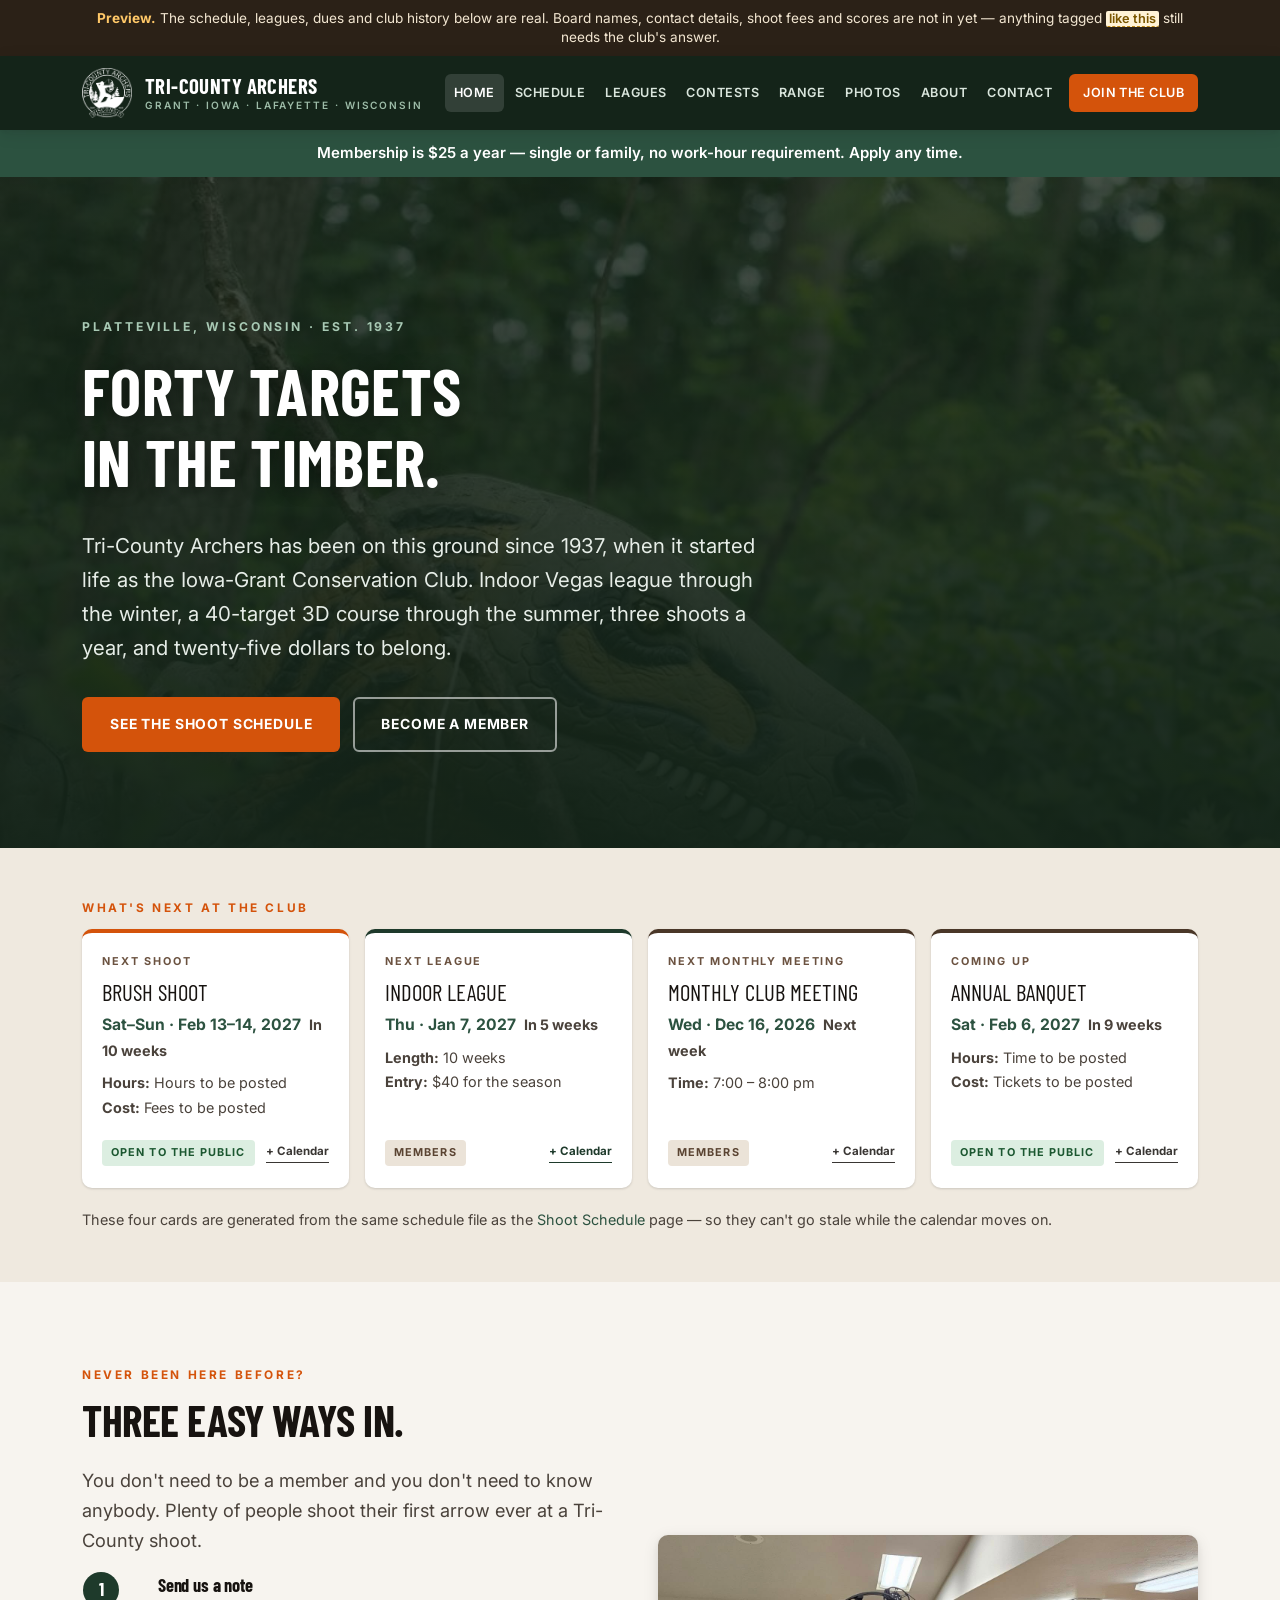
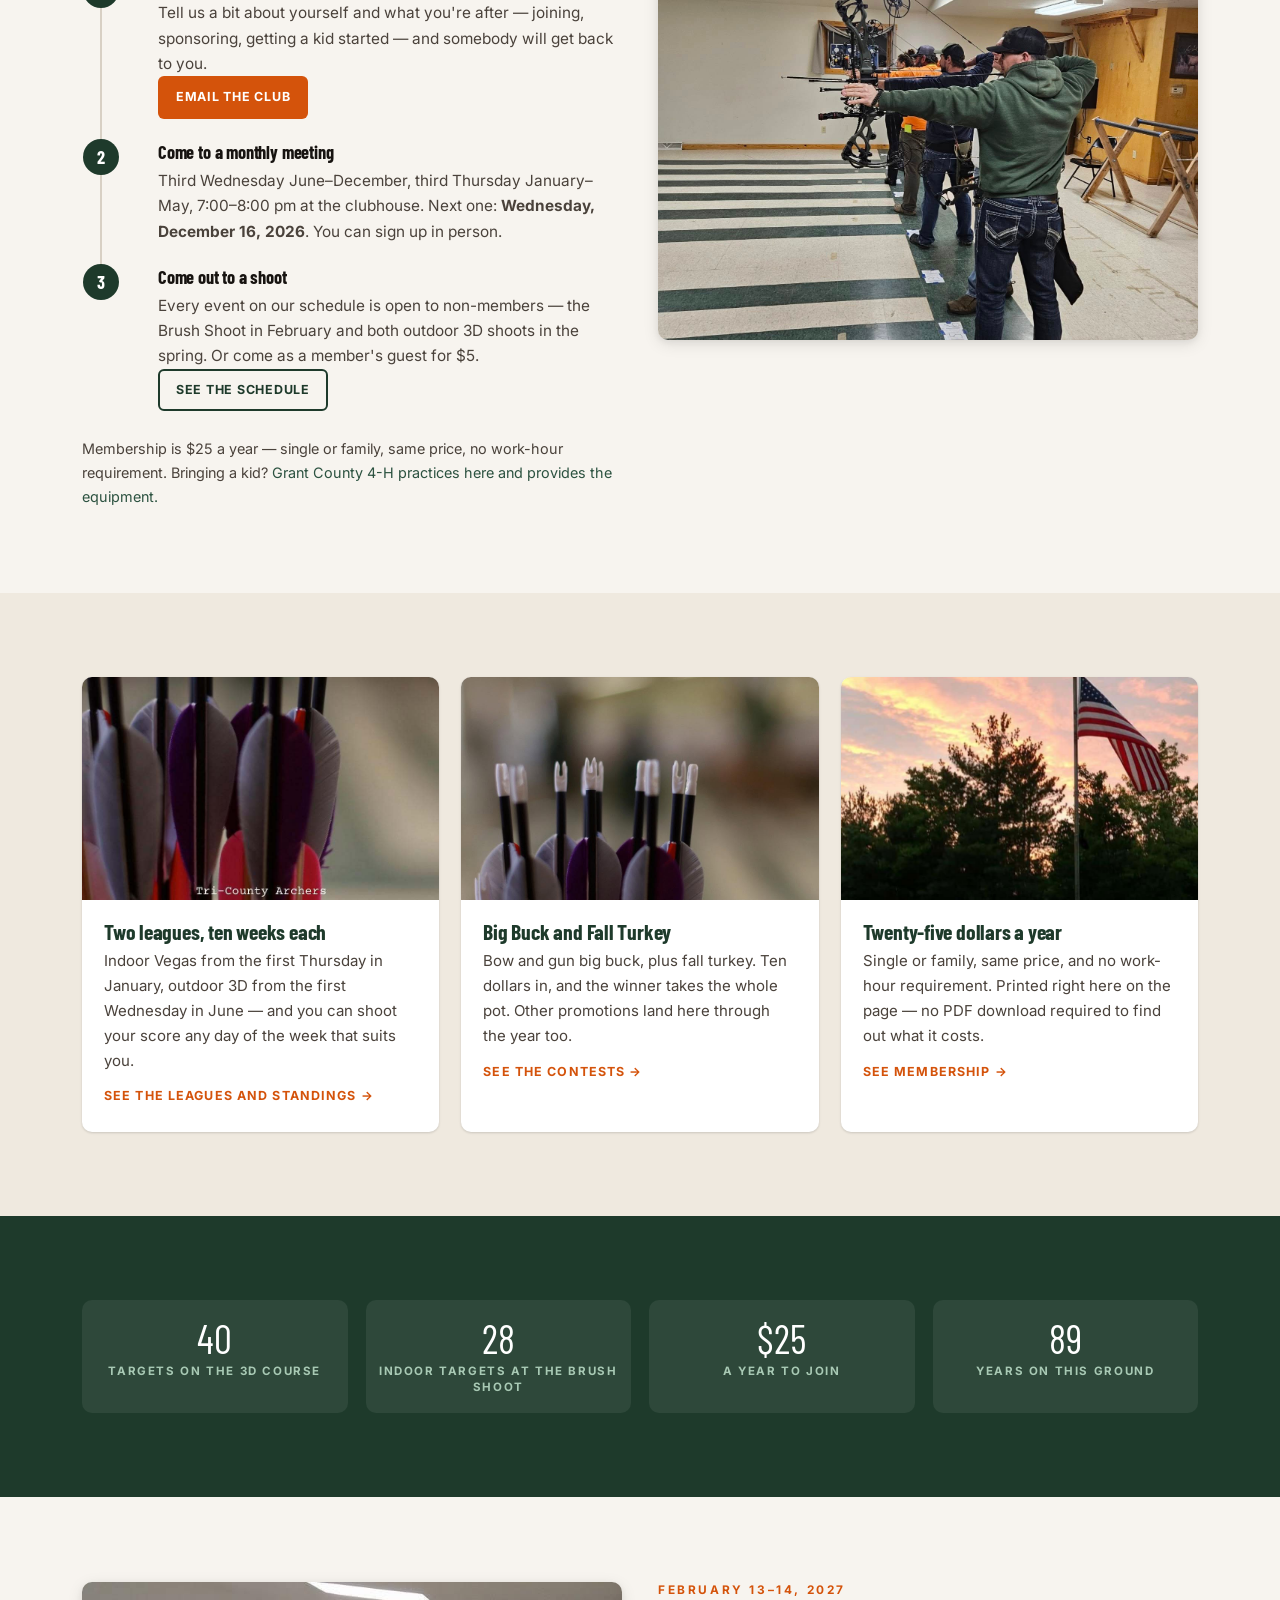
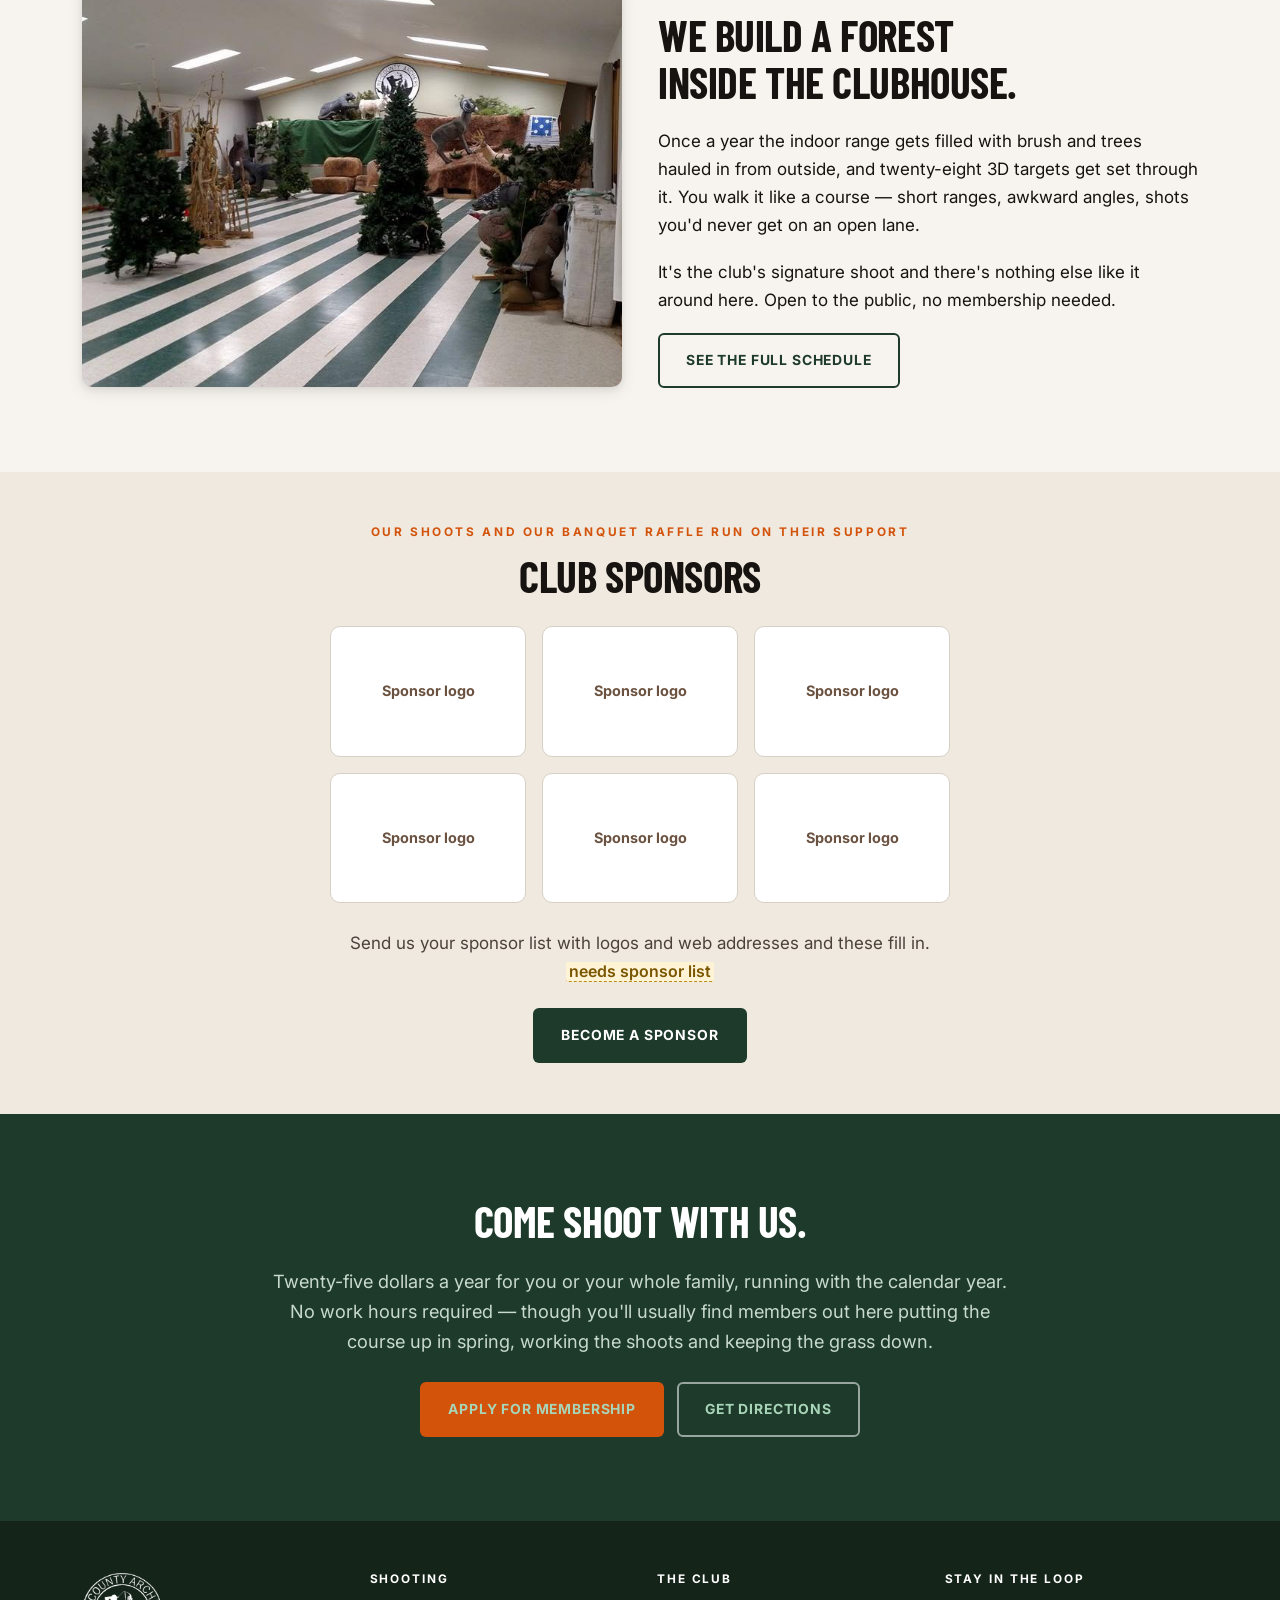
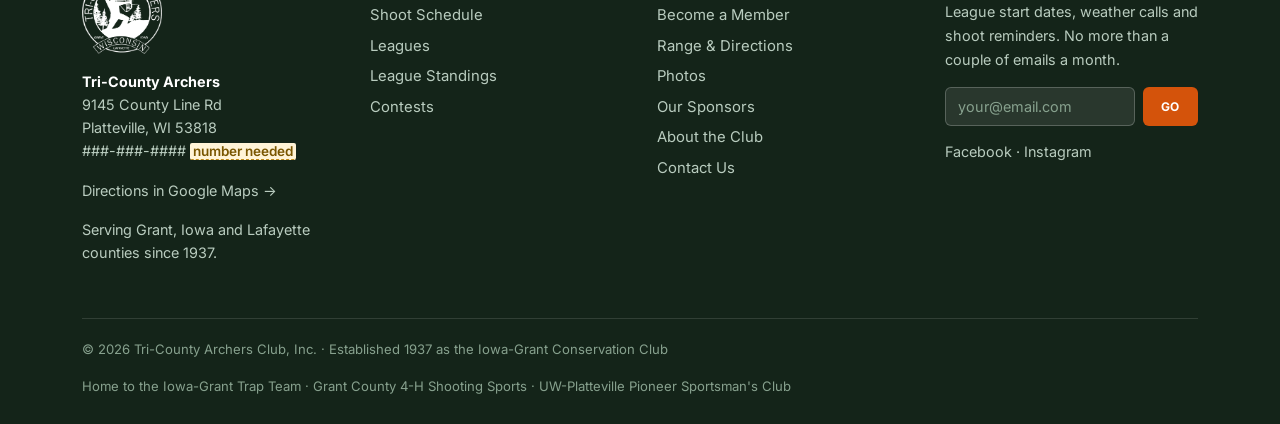
==== index.html @ 880b6ec3 "Initial commit: Tri-County Archers website Ten-page static site. Every date on it is generated from " ====
<!DOCTYPE html>
<html lang="en">
<head>
<meta charset="utf-8">
<meta name="viewport" content="width=device-width, initial-scale=1">
<title>Home · Tri-County Archers · Platteville, Wisconsin</title>
<meta name="description" content="Tri-County Archers is an archery club in Platteville, Wisconsin serving Grant, Iowa and Lafayette counties. Established 1937. 3D shoots, indoor Vegas league, outdoor 3D league. $25 a year.">
<link rel="icon" href="favicon.png">
<link rel="preconnect" href="https://fonts.googleapis.com">
<link rel="preconnect" href="https://fonts.gstatic.com" crossorigin>
<link href="https://fonts.googleapis.com/css2?family=Barlow+Condensed:wght@600;700&family=Inter:wght@400;600;700&display=swap" rel="stylesheet">
<link rel="stylesheet" href="assets/css/site.css">
</head>
<body>
<div class="draftbar"><div class="wrap"><strong>Preview.</strong> The schedule, leagues, dues and club history below are real. Board names, contact details, shoot fees and scores are not in yet — anything tagged <span class="tbd">like this</span> still needs the club's answer.</div></div>
<header class="hdr">
  <div class="hdr-in">
    <a class="brand" href="index.html">
      <img src="assets/img/logo-white.png" alt="Tri-County Archers logo">
      <span class="brand-txt">
        <span class="brand-name">Tri-County Archers</span>
        <span class="brand-sub">Grant · Iowa · Lafayette · Wisconsin</span>
      </span>
    </a>
    <button class="burger" aria-label="Menu">☰</button>
    <nav class="nav">
      <a href="index.html" class="on">Home</a><a href="schedule.html" class="">Schedule</a><a href="leagues.html" class="">Leagues</a><a href="contests.html" class="">Contests</a><a href="range.html" class="">Range</a><a href="photos.html" class="">Photos</a><a href="about.html" class="">About</a><a href="contact.html" class="">Contact</a>
      <a href="membership.html" class="cta">Join the Club</a>
    </nav>
  </div>
</header>

<div id="alert"></div>

<section class="hero">
  <div class="hero-bg" style="background-image:url('assets/img/dino-3d-target.jpg')"></div>
  <div class="hero-in">
    <div class="hero-eyebrow">Platteville, Wisconsin · Est. <span data-club="founded">1937</span></div>
    <h1>Forty targets<br>in the timber.</h1>
    <p class="hero-lede">Tri-County Archers has been on this ground since 1937, when it started life as
      the Iowa-Grant Conservation Club. Indoor Vegas league through the winter, a 40-target 3D course
      through the summer, three shoots a year, and twenty-five dollars to belong.</p>
    <div class="hero-btns">
      <a href="schedule.html" class="btn btn-blaze">See the shoot schedule</a>
      <a href="membership.html" class="btn btn-ghost">Become a member</a>
    </div>
  </div>
</section>

<!-- WHAT'S NEXT -->
<section class="sec sec-tight" style="background:var(--cream-warm)">
  <div class="wrap">
    <div class="eyebrow">What's next at the club</div>
    <div class="nextup" id="nextup"></div>
    <p class="small muted" style="margin:20px 0 0">
      These four cards are generated from the same schedule file as the
      <a href="schedule.html">Shoot Schedule</a> page — so they can't go stale while the calendar moves on.
    </p>
  </div>
</section>

<!-- NEVER BEEN HERE BEFORE -->
<section class="sec">
  <div class="wrap">
    <div class="split">
      <div>
        <div class="eyebrow">Never been here before?</div>
        <h2>Three easy ways in.</h2>
        <p class="lead">You don't need to be a member and you don't need to know anybody.
          Plenty of people shoot their first arrow ever at a Tri-County shoot.</p>
        <ol class="steps" style="margin-bottom:26px">
          <li>
            <h3>Send us a note</h3>
            <p>Tell us a bit about yourself and what you're after — joining, sponsoring, getting a kid
              started — and somebody will get back to you.</p>
            <a href="contact.html" class="btn btn-blaze btn-sm">Email the club</a>
          </li>
          <li>
            <h3>Come to a monthly meeting</h3>
            <p>Third Wednesday June&ndash;December, third Thursday January&ndash;May, 7:00&ndash;8:00 pm at the
              clubhouse. Next one: <strong data-next="meeting">&mdash;</strong>. You can sign up in person.</p>
          </li>
          <li>
            <h3>Come out to a shoot</h3>
            <p>Every event on our schedule is open to non-members &mdash; the Brush Shoot in February and
              both outdoor 3D shoots in the spring. Or come as a member's guest for
              $<span data-club="guestFee">5</span>.</p>
            <a href="schedule.html" class="btn btn-out btn-sm">See the schedule</a>
          </li>
        </ol>
        <p class="small muted" style="margin:0">Membership is $<span data-club="dues">25</span> a year &mdash;
          single or family, same price, no work-hour requirement. Bringing a kid?
          <a href="membership.html#youth">Grant County 4-H practices here and provides the equipment.</a></p>
      </div>
      <div class="split-img">
        <img src="assets/img/indoor-archers.jpg" alt="Archers on the indoor line at the Tri-County Archers clubhouse">
      </div>
    </div>
  </div>
</section>

<!-- THREE TILES -->
<section class="sec sec-cream">
  <div class="wrap">
    <div class="grid g3">
      <a class="tile card-link" href="leagues.html">
        <img class="card-img" src="assets/img/arrows-wide.jpg" alt="Arrows in a quiver on the indoor range">
        <div class="tile-body">
          <h3>Two leagues, ten weeks each</h3>
          <p>Indoor Vegas from the first Thursday in January, outdoor 3D from the first Wednesday in
             June — and you can shoot your score any day of the week that suits you.</p>
          <span class="tile-more">See the leagues and standings &rarr;</span>
        </div>
      </a>
      <a class="tile card-link" href="contests.html">
        <img class="card-img" src="assets/img/arrows.jpg" alt="Arrows and vanes on the indoor line">
        <div class="tile-body">
          <h3>Big Buck and Fall Turkey</h3>
          <p>Bow and gun big buck, plus fall turkey. Ten dollars in, and the winner takes the whole
             pot. Other promotions land here through the year too.</p>
          <span class="tile-more">See the contests &rarr;</span>
        </div>
      </a>
      <a class="tile card-link" href="membership.html">
        <img class="card-img" src="assets/img/banner-sunset.jpg" alt="Sunset over the Tri-County Archers grounds">
        <div class="tile-body">
          <h3>Twenty-five dollars a year</h3>
          <p>Single or family, same price, and no work-hour requirement. Printed right here on the
             page — no PDF download required to find out what it costs.</p>
          <span class="tile-more">See membership →</span>
        </div>
      </a>
    </div>
  </div>
</section>

<!-- STATS -->
<section class="sec sec-forest">
  <div class="wrap">
    <div class="stats">
      <div class="stat"><div class="n" data-club="targetsOutdoor">40</div><div class="l">Targets on the 3D course</div></div>
      <div class="stat"><div class="n" data-club="targetsIndoor">28</div><div class="l">Indoor targets at the Brush Shoot</div></div>
      <div class="stat"><div class="n">$25</div><div class="l">A year to join</div></div>
      <div class="stat"><div class="n" data-club="years">89</div><div class="l">Years on this ground</div></div>
    </div>
  </div>
</section>

<!-- BRUSH SHOOT -->
<section class="sec">
  <div class="wrap">
    <div class="split">
      <div class="split-img">
        <img src="assets/img/indoor-3d-Brush-shoot.jpg" alt="The clubhouse set up as an indoor 3D brush shoot course">
      </div>
      <div>
        <div class="eyebrow" data-event-date="Brush Shoot">February 13–14, 2027</div>
        <h2>We build a forest<br>inside the clubhouse.</h2>
        <p>Once a year the indoor range gets filled with brush and trees hauled in from outside, and
          twenty-eight 3D targets get set through it. You walk it like a course — short ranges,
          awkward angles, shots you'd never get on an open lane.</p>
        <p>It's the club's signature shoot and there's nothing else like it around here. Open to
          the public, no membership needed.</p>
        <a href="schedule.html" class="btn btn-out">See the full schedule</a>
      </div>
    </div>
  </div>
</section>

<!-- SPONSORS STRIP -->
<section class="sec sec-tight sec-cream">
  <div class="wrap center">
    <div class="eyebrow" style="text-align:center">Our shoots and our banquet raffle run on their support</div>
    <h2 style="margin-bottom:26px">Club sponsors</h2>
    <div class="spons" style="max-width:620px;margin:0 auto 26px;grid-template-columns:repeat(3,1fr)">
      <div class="spon">Sponsor logo</div>
      <div class="spon">Sponsor logo</div>
      <div class="spon">Sponsor logo</div>
      <div class="spon">Sponsor logo</div>
      <div class="spon">Sponsor logo</div>
      <div class="spon">Sponsor logo</div>
    </div>
    <p class="muted" style="max-width:36em;margin:0 auto 22px">
      Send us your sponsor list with logos and web addresses and these fill in.
      <span class="tbd">needs sponsor list</span></p>
    <a href="sponsors.html" class="btn btn-forest">Become a sponsor</a>
  </div>
</section>

<!-- CTA -->
<section class="sec sec-forest">
  <div class="wrap narrow center">
    <h2>Come shoot with us.</h2>
    <p class="lead" style="color:#C7DACD">Twenty-five dollars a year for you or your whole family,
      running with the calendar year. No work hours required — though you'll usually find members out
      here putting the course up in spring, working the shoots and keeping the grass down.</p>
    <div class="hero-btns" style="justify-content:center;margin-top:26px">
      <a href="membership.html" class="btn btn-blaze">Apply for membership</a>
      <a href="range.html" class="btn btn-ghost">Get directions</a>
    </div>
  </div>
</section>

<footer class="ftr">
  <div class="wrap">
    <div class="ftr-grid">
      <div class="ftr-brand">
        <img src="assets/img/logo-white.png" alt="">
        <p><strong style="color:#fff">Tri-County Archers</strong><br>
        9145 County Line Rd<br>Platteville, WI 53818<br>
        <span data-club="phone">###-###-####</span> <span class="tbd">number needed</span></p>
        <p class="small"><a href="https://www.google.com/maps/dir/?api=1&destination=9145+County+Line+Rd%2C+Platteville%2C+WI+53818" style="display:inline" target="_blank" rel="noopener noreferrer">Directions in Google Maps &rarr;</a></p>
        <p class="small">Serving Grant, Iowa and Lafayette counties since
          <span data-club="founded">1937</span>.</p>
      </div>
      <div>
        <h4>Shooting</h4>
        <a href="schedule.html">Shoot Schedule</a>
        <a href="leagues.html">Leagues</a>
        <a href="leagues.html#standings">League Standings</a>
        <a href="contests.html">Contests</a>
      </div>
      <div>
        <h4>The Club</h4>
        <a href="membership.html">Become a Member</a>
        <a href="range.html">Range &amp; Directions</a>
        <a href="photos.html">Photos</a>
        <a href="sponsors.html">Our Sponsors</a>
        <a href="about.html">About the Club</a>
        <a href="contact.html">Contact Us</a>
      </div>
      <div>
        <h4>Stay in the loop</h4>
        <p class="small">League start dates, weather calls and shoot reminders. No more than a couple of emails a month.</p>
        <form class="news" onsubmit="event.preventDefault();this.innerHTML='<p class=\'small\' style=\'margin:0;color:#A8D5B8\'>Thanks — you\'re on the list.</p>'">
          <input type="email" placeholder="your@email.com" required aria-label="Email">
          <button class="btn btn-blaze btn-sm" type="submit">Go</button>
        </form>
        <p class="small" style="margin-top:14px">
          <a href="https://www.facebook.com/TriCountyArchers/" style="display:inline" target="_blank" rel="noopener noreferrer">Facebook</a> ·
          <a href="https://www.instagram.com/tricountyarchers/" style="display:inline" target="_blank" rel="noopener noreferrer">Instagram</a></p>
      </div>
    </div>
    <div class="ftr-bot">
      <span>&copy; <span data-year>2026</span> Tri-County Archers Club, Inc. · Established 1937 as the Iowa-Grant Conservation Club</span>
      <span>Home to the Iowa-Grant Trap Team · Grant County 4-H Shooting Sports · UW-Platteville Pioneer Sportsman's Club</span>
    </div>
  </div>
</footer>
<script src="assets/js/data.js"></script>
<script src="assets/js/site.js"></script>
</body>
</html>
---- assets/css/site.css ----
/* ============================================================
   Tri-County Archers — site styles
   First pass, Aug 2026
   ============================================================ */

:root{
  --forest:#1E3A2B;
  --forest-deep:#142419;
  --forest-mid:#2C5240;
  --brown:#4A3728;
  --brown-light:#6B5240;
  --blaze:#D4530B;
  --blaze-bright:#F26B1D;
  --cream:#F7F4EF;
  --cream-warm:#EFE9DF;
  --ink:#171310;
  --ink-soft:#4A423B;
  --line:#D8D0C4;
  --white:#fff;
  --shadow-sm:0 1px 3px rgba(23,19,16,.10), 0 1px 2px rgba(23,19,16,.06);
  --shadow-md:0 4px 16px rgba(23,19,16,.10), 0 2px 6px rgba(23,19,16,.06);
  --shadow-lg:0 12px 40px rgba(23,19,16,.16);
  --wrap:1160px;
  --r:10px;
  --head:'Barlow Condensed', 'Oswald', 'Arial Narrow', system-ui, sans-serif;
  --body:'Inter', -apple-system, BlinkMacSystemFont, 'Segoe UI', Roboto, sans-serif;
}

*,*::before,*::after{box-sizing:border-box}
html{-webkit-text-size-adjust:100%; scroll-behavior:smooth; scroll-padding-top:90px}
body{
  margin:0; background:var(--cream); color:var(--ink);
  font-family:var(--body); font-size:17px; line-height:1.65;
  -webkit-font-smoothing:antialiased;
}
img{max-width:100%; height:auto; display:block}
a{color:var(--forest-mid); text-decoration:none}
a:hover{color:var(--blaze); text-decoration:underline}
h1,h2,h3,h4{font-family:var(--head); font-weight:700; line-height:1.08; margin:0 0 .5em; letter-spacing:-.01em}
h1{font-size:clamp(2.4rem,5.5vw,4.1rem); text-transform:uppercase; letter-spacing:.005em}
h2{font-size:clamp(1.85rem,3.6vw,2.7rem); text-transform:uppercase}
h3{font-size:1.35rem}
h4{font-size:1.08rem; font-family:var(--body); font-weight:700; text-transform:uppercase; letter-spacing:.06em; font-size:.86rem; color:var(--brown-light)}
p{margin:0 0 1.1em}
.wrap{max-width:var(--wrap); margin:0 auto; padding:0 22px}
.narrow{max-width:800px}
.center{text-align:center}
.muted{color:var(--ink-soft)}
.small{font-size:.9rem}

/* ---------- draft flag ---------- */
.tbd{
  background:#FFF3D6; border-bottom:1.5px dashed #C08A16; color:#7A5600;
  padding:0 3px; border-radius:2px; font-weight:600; font-size:.94em;
  white-space:nowrap;
}
.draftbar{
  background:#2B2117; color:#F3E7D2; font-size:.85rem; text-align:center;
  padding:9px 22px; line-height:1.4;
}
.draftbar strong{color:#FFC868}

/* ---------- header ---------- */
.hdr{
  background:var(--forest-deep); color:var(--white);
  position:sticky; top:0; z-index:60; box-shadow:var(--shadow-md);
}
.hdr-in{
  max-width:var(--wrap); margin:0 auto; padding:0 22px;
  display:flex; align-items:center; gap:16px; min-height:74px;
}
.brand{display:flex; align-items:center; gap:13px; color:#fff; flex:0 0 auto}
.brand:hover{text-decoration:none}
.brand img{width:50px; height:50px; flex:0 0 auto}
.brand-txt{display:flex; flex-direction:column; line-height:1}
.brand-name{
  font-family:var(--head); font-size:1.42rem; font-weight:700;
  text-transform:uppercase; letter-spacing:.02em;
}
.brand-sub{
  font-size:.63rem; letter-spacing:.19em; text-transform:uppercase;
  color:#9DBCA8; margin-top:4px; font-weight:600;
}
.nav{margin-left:auto; display:flex; align-items:center; gap:2px; flex-wrap:wrap}
.nav a{
  color:#D9E5DC; font-size:.83rem; font-weight:600; letter-spacing:.045em;
  text-transform:uppercase; padding:9px 11px; border-radius:6px; white-space:nowrap;
}
.nav a:hover{background:rgba(255,255,255,.10); color:#fff; text-decoration:none}
.nav a.on{color:#fff; background:rgba(255,255,255,.13)}
.nav a.cta{background:var(--blaze); color:#fff; margin-left:8px; padding:9px 15px}
.nav a.cta:hover{background:var(--blaze-bright)}
.burger{
  margin-left:auto; background:none; border:1.5px solid rgba(255,255,255,.3);
  color:#fff; width:42px; height:38px; border-radius:6px; display:none;
  cursor:pointer; font-size:1.2rem; line-height:1;
}
@media(max-width:980px){
  .nav{
    display:none; position:absolute; top:100%; left:0; right:0;
    background:var(--forest-deep); flex-direction:column; align-items:stretch;
    padding:10px 14px 18px; gap:0; box-shadow:var(--shadow-lg);
  }
  .nav.open{display:flex}
  .nav a{padding:13px 10px; font-size:.95rem; border-bottom:1px solid rgba(255,255,255,.07)}
  .nav a.cta{margin:12px 0 0; text-align:center; border:none}
  .burger{display:block}
}

/* ---------- alert strip ---------- */
.alert{
  background:var(--blaze); color:#fff; text-align:center;
  padding:11px 22px; font-weight:600; font-size:.94rem;
}
.alert a{color:#fff; text-decoration:underline}
.alert-ok{background:var(--forest-mid)}

/* ---------- hero ---------- */
.hero{position:relative; background:var(--forest-deep); overflow:hidden}
.hero-bg{
  position:absolute; inset:0;
  background-size:cover; background-position:center 38%;
  opacity:.52;
}
.hero::after{
  content:''; position:absolute; inset:0;
  background:linear-gradient(180deg, rgba(20,36,25,.55) 0%, rgba(20,36,25,.72) 55%, rgba(20,36,25,.94) 100%);
}
.hero-in{
  position:relative; z-index:2; max-width:var(--wrap); margin:0 auto;
  padding:clamp(64px,11vw,140px) 22px clamp(54px,8vw,96px); color:#fff;
}
.hero h1{color:#fff; max-width:16em; text-shadow:0 2px 18px rgba(0,0,0,.4)}
.hero-eyebrow{
  font-size:.76rem; letter-spacing:.24em; text-transform:uppercase;
  color:#A8C9B4; font-weight:700; margin-bottom:18px;
}
.hero-lede{
  font-size:clamp(1.05rem,2vw,1.28rem); max-width:34em; color:#E6EDE7;
  margin-bottom:32px;
}
.hero-btns{display:flex; gap:13px; flex-wrap:wrap}

/* ---------- buttons ---------- */
.btn{
  display:inline-block; font-family:var(--body); font-weight:700;
  font-size:.87rem; letter-spacing:.06em; text-transform:uppercase;
  padding:14px 26px; border-radius:6px; border:2px solid transparent;
  cursor:pointer; transition:transform .12s ease, background .15s ease;
}
.btn:hover{text-decoration:none; transform:translateY(-1px)}
.btn-blaze{background:var(--blaze); color:#fff}
.btn-blaze:hover{background:var(--blaze-bright); color:#fff}
.btn-ghost{border-color:rgba(255,255,255,.55); color:#fff}
.btn-ghost:hover{background:rgba(255,255,255,.13); color:#fff}
.btn-forest{background:var(--forest); color:#fff}
.btn-forest:hover{background:var(--forest-mid); color:#fff}
.btn-out{border-color:var(--forest); color:var(--forest)}
.btn-out:hover{background:var(--forest); color:#fff}
.btn-sm{padding:9px 16px; font-size:.78rem}

/* ---------- sections ---------- */
.sec{padding:clamp(48px,7vw,84px) 0}
.sec-tight{padding:clamp(34px,4vw,52px) 0}
.sec-cream{background:var(--cream-warm)}
.sec-forest{background:var(--forest); color:#EAF1EC}
.sec-forest h2,.sec-forest h3{color:#fff}
.sec-forest a{color:#A8D5B8}
.sec-head{margin-bottom:34px}
.sec-head p{max-width:46em; color:var(--ink-soft); margin:0}
.sec-forest .sec-head p{color:#BFD4C6}
.eyebrow{
  font-size:.74rem; letter-spacing:.22em; text-transform:uppercase;
  font-weight:700; color:var(--blaze); margin-bottom:11px;
}
.sec-forest .eyebrow{color:#F2A365}
.rule{height:3px; width:56px; background:var(--blaze); margin:0 0 20px; border:0}

/* ---------- next-up cards ---------- */
.nextup{
  display:grid; gap:16px;
  /* 215px lets all four "What's Next" cards sit on one row from about
     960px up, instead of orphaning the fourth onto a line of its own. */
  grid-template-columns:repeat(auto-fit,minmax(min(100%,215px),1fr));
}
.nu{
  background:#fff; border-radius:var(--r); padding:20px 20px 22px;
  box-shadow:var(--shadow-sm); border-top:4px solid var(--forest);
  display:flex; flex-direction:column;
}
.nu-blaze{border-top-color:var(--blaze)}
.nu-brown{border-top-color:var(--brown)}
.nu-label{
  font-size:.68rem; letter-spacing:.17em; text-transform:uppercase;
  font-weight:700; color:var(--brown-light); margin-bottom:9px;
}
.nu-title{font-family:var(--head); font-size:1.42rem; line-height:1.12; margin-bottom:6px; text-transform:uppercase}
.nu-date{font-weight:700; color:var(--forest-mid); font-size:.98rem; margin-bottom:9px}
.nu-meta{font-size:.9rem; color:var(--ink-soft); margin:0 0 12px; line-height:1.5}
.nu-meta div{margin-bottom:3px}
.nu foot,.nu-foot{margin-top:auto; padding-top:6px;
  display:flex; align-items:center; justify-content:space-between; gap:8px; flex-wrap:wrap}
/* 'Add to Google Calendar' link on the What's Next cards */
.nu-cal{font-size:.72rem; font-weight:700; text-decoration:none; white-space:nowrap;
  color:var(--forest); border-bottom:1px solid currentColor; padding-bottom:1px}
.nu-cal:hover{color:var(--blaze)}
.nu-blaze .nu-cal,.nu-brown .nu-cal{color:inherit; opacity:.85}
.nu-blaze .nu-cal:hover,.nu-brown .nu-cal:hover{opacity:1}

/* ---------- week-by-week score disclosure ---------- */
details.wk{border:1px solid var(--line,#DDD6C8); border-radius:var(--r); background:#fff}
details.wk>summary{
  cursor:pointer; padding:12px 16px; font-weight:700; font-size:.9rem;
  color:var(--forest); list-style:none; display:flex; align-items:center; gap:8px}
details.wk>summary::-webkit-details-marker{display:none}
details.wk>summary::before{content:'▸'; font-size:.8em}
details.wk[open]>summary::before{content:'▾'}
details.wk>summary:hover{color:var(--blaze)}
details.wk>*:not(summary){padding:0 16px 14px}
details.wk table.t{box-shadow:none}
details.wk table.t th,details.wk table.t td{padding:6px 8px; font-size:.85rem}

/* ---------- badges ---------- */
.badge{
  display:inline-block; font-size:.68rem; font-weight:700;
  letter-spacing:.1em; text-transform:uppercase;
  padding:4px 9px; border-radius:4px; white-space:nowrap;
}
.b-public{background:#DCEEE1; color:#1B5730}
.b-members{background:#EBE3D8; color:#5A4331}
.b-league{background:#DDE6F0; color:#2A4666}
.b-3d{background:#E4EEDC; color:#3A5624}
.b-indoor{background:#EFE2EE; color:#5C3459}
.b-field{background:#E9E6D5; color:#54502A}
.b-social{background:#F6E3D3; color:#7A4415}

/* ---------- tables ---------- */
.tbl-wrap{overflow-x:auto; -webkit-overflow-scrolling:touch}
table.t{
  width:100%; border-collapse:collapse; background:#fff;
  border-radius:var(--r); overflow:hidden; box-shadow:var(--shadow-sm);
  font-size:.95rem;
}
table.t th{
  background:var(--forest); color:#fff; text-align:left;
  font-size:.7rem; letter-spacing:.13em; text-transform:uppercase;
  padding:13px 14px; font-weight:700; white-space:nowrap;
}
table.t td{padding:13px 14px; border-top:1px solid var(--line); vertical-align:top}
table.t tbody tr:hover{background:#FBF9F5}
table.t .ev-name{font-weight:700; color:var(--ink)}
table.t .num{text-align:right; font-variant-numeric:tabular-nums; white-space:nowrap}
table.t .tot{font-weight:700; background:#F4F1EA}
table.t tr.rank1 td:first-child::before{content:'🥇 '}
table.t tr.rank2 td:first-child::before{content:'🥈 '}
table.t tr.rank3 td:first-child::before{content:'🥉 '}

/* mobile: tables become cards */
@media(max-width:720px){
  table.t.stack thead{display:none}
  table.t.stack, table.t.stack tbody, table.t.stack tr, table.t.stack td{display:block; width:100%}
  table.t.stack{box-shadow:none; background:none}
  table.t.stack tr{
    background:#fff; border-radius:var(--r); box-shadow:var(--shadow-sm);
    margin-bottom:13px; padding:6px 0;
  }
  table.t.stack td{border:0; padding:6px 16px; text-align:left !important}
  table.t.stack td::before{
    content:attr(data-l); display:block; font-size:.64rem; font-weight:700;
    letter-spacing:.14em; text-transform:uppercase; color:var(--brown-light); margin-bottom:2px;
  }
  table.t.stack td:first-child{padding-top:12px}
  table.t.stack td:last-child{padding-bottom:12px}
}

/* ---------- cards / grids ---------- */
.grid{display:grid; gap:22px}
.g2{grid-template-columns:repeat(auto-fit,minmax(300px,1fr))}
.g3{grid-template-columns:repeat(auto-fit,minmax(280px,1fr))}
.g4{grid-template-columns:repeat(auto-fit,minmax(215px,1fr))}
.card{
  background:#fff; border-radius:var(--r); box-shadow:var(--shadow-sm);
  overflow:hidden; display:flex; flex-direction:column;
}
.card-pad{padding:24px}
.card h3{margin-bottom:8px}
.card p:last-child{margin-bottom:0}
.card-img{aspect-ratio:16/10; object-fit:cover; width:100%}
.card-link{transition:transform .14s ease, box-shadow .14s ease}
.card-link:hover{transform:translateY(-3px); box-shadow:var(--shadow-md); text-decoration:none}
.tile{
  display:block; background:#fff; border-radius:var(--r); overflow:hidden;
  box-shadow:var(--shadow-sm); color:var(--ink);
}
.tile:hover{text-decoration:none; color:var(--ink)}
.tile-body{padding:20px 22px 24px}
.tile-body h3{color:var(--forest); margin-bottom:6px}
.tile-body p{font-size:.94rem; color:var(--ink-soft); margin:0}
.tile-more{
  display:inline-block; margin-top:13px; font-size:.78rem; font-weight:700;
  letter-spacing:.09em; text-transform:uppercase; color:var(--blaze);
}

/* league card */
.lg{background:#fff; border-radius:var(--r); box-shadow:var(--shadow-sm); overflow:hidden}
.lg-top{background:var(--forest); color:#fff; padding:18px 22px}
.lg-top .night{
  font-size:.7rem; letter-spacing:.18em; text-transform:uppercase;
  color:#A8C9B4; font-weight:700; margin-bottom:5px;
}
.lg-top h3{color:#fff; margin:0; font-size:1.55rem; text-transform:uppercase}
.lg-body{padding:20px 22px 24px}
.dl{margin:0 0 16px; font-size:.94rem}
.dl div{display:flex; gap:12px; padding:7px 0; border-bottom:1px solid var(--cream-warm)}
.dl dt{flex:0 0 108px; font-weight:700; color:var(--brown-light); font-size:.76rem; letter-spacing:.07em; text-transform:uppercase; padding-top:2px}
.dl dd{margin:0; flex:1}

/* ---------- callouts ---------- */
.call{
  background:#fff; border-left:5px solid var(--blaze); border-radius:0 var(--r) var(--r) 0;
  padding:22px 26px; box-shadow:var(--shadow-sm); margin:26px 0;
}
.call h3{margin-bottom:8px; color:var(--forest)}
.call p:last-child{margin-bottom:0}
.call-forest{border-left-color:var(--forest)}
.note{
  background:#FFF8E8; border:1px solid #EBD9A8; border-radius:var(--r);
  padding:16px 20px; font-size:.92rem; color:#6B5111; margin:22px 0;
}
.note strong{color:#4E3A08}

/* ---------- steps ---------- */
.steps{counter-reset:s; list-style:none; padding:0; margin:0}
.steps li{
  counter-increment:s; position:relative; padding:0 0 24px 56px; margin:0;
  border-left:2px solid var(--line); margin-left:18px;
}
.steps li:last-child{border-left-color:transparent; padding-bottom:0}
.steps li::before{
  content:counter(s); position:absolute; left:-19px; top:-4px;
  width:36px; height:36px; border-radius:50%; background:var(--forest); color:#fff;
  display:grid; place-items:center; font-family:var(--head); font-weight:700; font-size:1.15rem;
}
.steps h3{font-size:1.15rem; margin-bottom:5px}
.steps p{margin-bottom:0; font-size:.96rem; color:var(--ink-soft)}

/* ---------- gallery ---------- */
.gal{display:grid; gap:14px; grid-template-columns:repeat(auto-fill,minmax(230px,1fr))}
.gal figure{margin:0; background:#fff; border-radius:var(--r); overflow:hidden; box-shadow:var(--shadow-sm)}
.gal img{aspect-ratio:4/3; object-fit:cover; width:100%; transition:transform .35s ease}
.gal figure:hover img{transform:scale(1.04)}
.gal figcaption{padding:11px 14px; font-size:.85rem; color:var(--ink-soft)}
.gal .tall img{aspect-ratio:3/4}

/* ---------- sponsors ---------- */
.spons{display:grid; gap:16px; grid-template-columns:repeat(auto-fill,minmax(160px,1fr))}
.spon{
  background:#fff; border:1px solid var(--line); border-radius:var(--r);
  aspect-ratio:3/2; display:grid; place-items:center; text-align:center;
  padding:14px; font-weight:700; color:var(--brown-light); font-size:.9rem;
}
.spon-strip{display:flex; gap:26px; flex-wrap:wrap; justify-content:center; align-items:center}
.tier{margin-bottom:38px}
.tier-name{
  display:flex; align-items:center; gap:14px; margin-bottom:18px;
  font-family:var(--head); font-size:1.5rem; text-transform:uppercase; color:var(--forest);
}
.tier-name::after{content:''; flex:1; height:2px; background:var(--line)}

/* ---------- filters ---------- */
.filters{display:flex; gap:8px; flex-wrap:wrap; margin-bottom:22px; align-items:center}
.chip{
  background:#fff; border:1.5px solid var(--line); color:var(--ink-soft);
  padding:7px 15px; border-radius:100px; font-size:.8rem; font-weight:600;
  cursor:pointer; letter-spacing:.03em; transition:all .12s ease;
}
.chip:hover{border-color:var(--forest-mid); color:var(--forest)}
.chip.on{background:var(--forest); border-color:var(--forest); color:#fff}
.filters-lbl{font-size:.72rem; letter-spacing:.14em; text-transform:uppercase; font-weight:700; color:var(--brown-light); margin-right:4px}

/* ---------- form ---------- */
.form{background:#fff; border-radius:var(--r); padding:28px; box-shadow:var(--shadow-sm)}
.fg{margin-bottom:18px}
.fg-2{display:grid; gap:18px; grid-template-columns:repeat(auto-fit,minmax(200px,1fr))}
label{display:block; font-size:.78rem; font-weight:700; letter-spacing:.07em; text-transform:uppercase; color:var(--brown-light); margin-bottom:6px}
input,select,textarea{
  width:100%; font-family:var(--body); font-size:1rem; color:var(--ink);
  padding:11px 13px; border:1.5px solid var(--line); border-radius:6px; background:#FDFCFA;
}
input:focus,select:focus,textarea:focus{outline:none; border-color:var(--forest-mid); background:#fff}
.hint{font-size:.83rem; color:var(--ink-soft); margin-top:5px}
.check{display:flex; gap:10px; align-items:flex-start; font-size:.94rem}
.check input{width:auto; flex:0 0 auto; margin-top:4px}
.check label{text-transform:none; letter-spacing:0; font-size:.94rem; font-weight:400; color:var(--ink); margin:0}

/* ---------- stat row ---------- */
.stats{display:grid; gap:18px; grid-template-columns:repeat(auto-fit,minmax(150px,1fr))}
.stat{text-align:center; padding:18px 12px; background:rgba(255,255,255,.07); border-radius:var(--r)}
.stat .n{font-family:var(--head); font-size:2.5rem; line-height:1; color:#fff; margin-bottom:6px}
.stat .l{font-size:.72rem; letter-spacing:.14em; text-transform:uppercase; color:#A8C9B4; font-weight:700}

/* ---------- page head ---------- */
.phead{background:var(--forest); color:#fff; padding:clamp(38px,6vw,68px) 0 clamp(34px,5vw,56px)}
.phead h1{color:#fff; margin-bottom:14px}
.phead p{max-width:44em; color:#C7DACD; font-size:1.08rem; margin:0}
.crumb{font-size:.74rem; letter-spacing:.16em; text-transform:uppercase; color:#8FB39C; font-weight:700; margin-bottom:14px}

/* ---------- split ---------- */
.split{display:grid; gap:36px; grid-template-columns:repeat(auto-fit,minmax(320px,1fr)); align-items:center}
.split-img{border-radius:var(--r); overflow:hidden; box-shadow:var(--shadow-md)}
.split-img img{width:100%; aspect-ratio:4/3; object-fit:cover}

/* ---------- footer ---------- */
.ftr{background:var(--forest-deep); color:#B9CCBF; padding:52px 0 26px; font-size:.93rem}
.ftr-grid{display:grid; gap:34px; grid-template-columns:repeat(auto-fit,minmax(215px,1fr)); margin-bottom:38px}
.ftr h4{color:#fff; font-size:.74rem; letter-spacing:.16em; margin-bottom:14px}
.ftr a{color:#B9CCBF; display:block; padding:3px 0}
.ftr a:hover{color:#fff}
.ftr-brand img{width:80px; margin-bottom:16px}
.ftr-brand p{font-size:.9rem; line-height:1.6}
.ftr-bot{
  border-top:1px solid rgba(255,255,255,.12); padding-top:20px;
  display:flex; gap:16px; flex-wrap:wrap; justify-content:space-between;
  font-size:.82rem; color:#87A18E;
}
.news{display:flex; gap:8px; margin-top:12px}
.news input{background:rgba(255,255,255,.09); border-color:rgba(255,255,255,.22); color:#fff; padding:10px 12px; font-size:.9rem}
.news input::placeholder{color:#87A18E}
.news button{flex:0 0 auto; padding:10px 16px; font-size:.75rem}

/* ---------- misc ---------- */
.kv{display:grid; gap:14px; grid-template-columns:repeat(auto-fit,minmax(190px,1fr))}
.kv div{background:#fff; border-radius:var(--r); padding:16px 18px; box-shadow:var(--shadow-sm)}
.kv dt{font-size:.68rem; letter-spacing:.15em; text-transform:uppercase; color:var(--brown-light); font-weight:700; margin-bottom:5px}
.kv dd{margin:0; font-weight:700; font-size:1.05rem; color:var(--forest)}
.lead{font-size:1.14rem; color:var(--ink-soft)}
ul.tick{list-style:none; padding:0; margin:0 0 1.1em}
ul.tick li{padding:5px 0 5px 28px; position:relative}
ul.tick li::before{
  content:'➤'; position:absolute; left:0; top:5px; color:var(--blaze); font-size:.82rem;
}
.anchor-nav{display:flex; gap:6px; flex-wrap:wrap; margin-bottom:26px}
.anchor-nav a{
  font-size:.8rem; font-weight:600; padding:7px 14px; border-radius:100px;
  background:#fff; border:1.5px solid var(--line); color:var(--ink-soft);
}
.anchor-nav a:hover{background:var(--forest); color:#fff; border-color:var(--forest); text-decoration:none}
.hide{display:none !important}

/* ---------- fixes, first-pass review ---------- */
.nav a{padding:9px 9px; font-size:.79rem; letter-spacing:.035em}
.nav a.cta{padding:9px 14px; margin-left:6px}
@media(max-width:1080px){
  .nav{
    display:none; position:absolute; top:100%; left:0; right:0;
    background:var(--forest-deep); flex-direction:column; align-items:stretch;
    padding:10px 14px 18px; gap:0; box-shadow:var(--shadow-lg);
  }
  .nav.open{display:flex}
  .nav a{padding:13px 10px; font-size:.95rem; border-bottom:1px solid rgba(255,255,255,.07)}
  .nav a.cta{margin:12px 0 0; text-align:center; border:none}
  .burger{display:block}
}
@media(max-width:560px){
  .hdr-in{gap:10px; min-height:66px; padding:0 16px}
  .brand img{width:40px; height:40px}
  .brand-name{font-size:1.06rem}
  .brand-sub{font-size:.53rem; letter-spacing:.1em; margin-top:3px}
  .burger{width:38px; height:34px}
  .wrap{padding:0 16px}
}
/* schedule date column */
#sched-body td:first-child{white-space:nowrap}
.t-sched thead th:first-child{width:112px}
@media(max-width:720px){
  #sched-body td:first-child{white-space:normal}
  table.t.stack td[data-l="Event"] .small{margin-top:6px}
}
/* stat labels */
.stat .l{line-height:1.35}

/* keep the header on one line no matter what font actually loads */
.hdr-in{flex-wrap:nowrap}
.brand-name{font-size:1.3rem}
.nav{flex-wrap:nowrap}
@media(max-width:1240px){
  .nav{
    display:none; position:absolute; top:100%; left:0; right:0;
    background:var(--forest-deep); flex-direction:column; align-items:stretch;
    padding:10px 14px 18px; gap:0; box-shadow:var(--shadow-lg); flex-wrap:wrap;
  }
  .nav.open{display:flex}
  .nav a{padding:13px 10px; font-size:.95rem; border-bottom:1px solid rgba(255,255,255,.07)}
  .nav a.cta{margin:12px 0 0; text-align:center; border:none}
  .burger{display:block}
}

/* results tables: keep names on one line */
#results table.t td:first-child{white-space:nowrap}
#results table.t th:first-child{min-width:190px}
@media(max-width:720px){ #results table.t td:first-child{white-space:normal} }
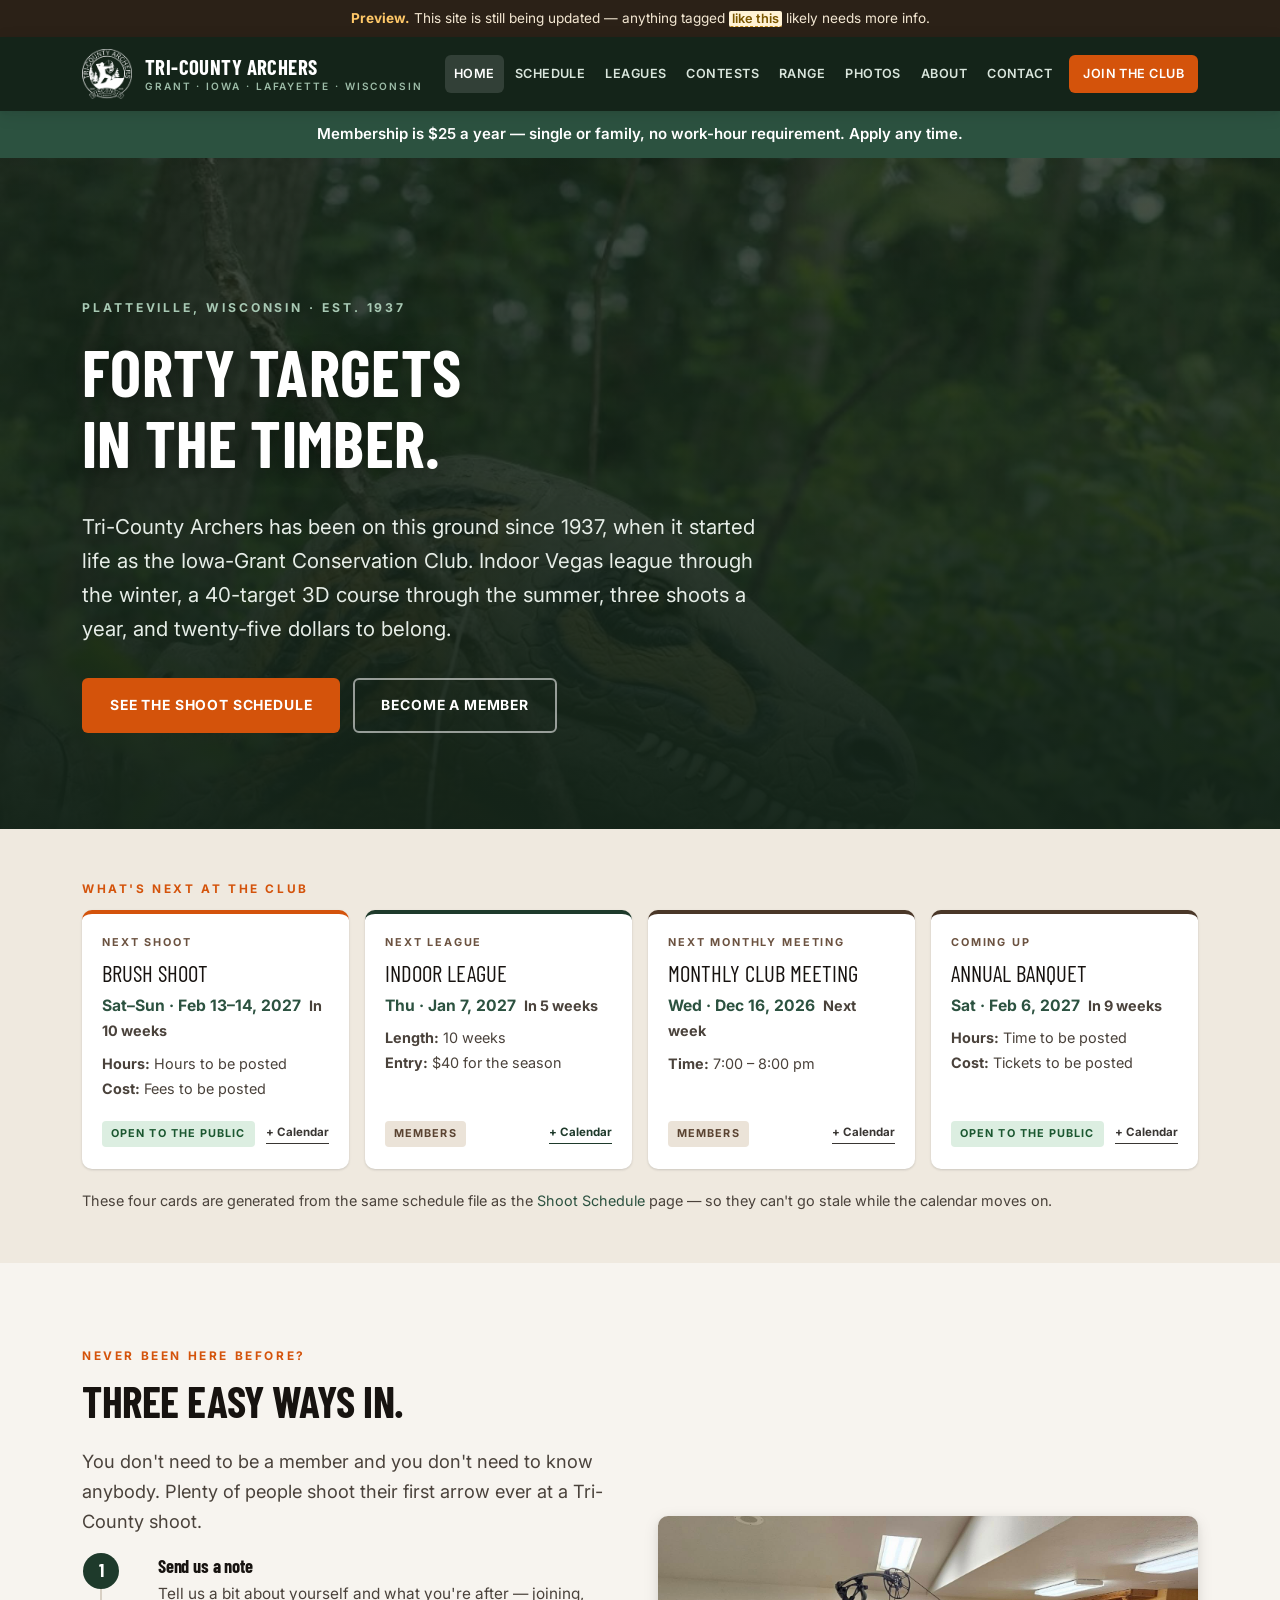
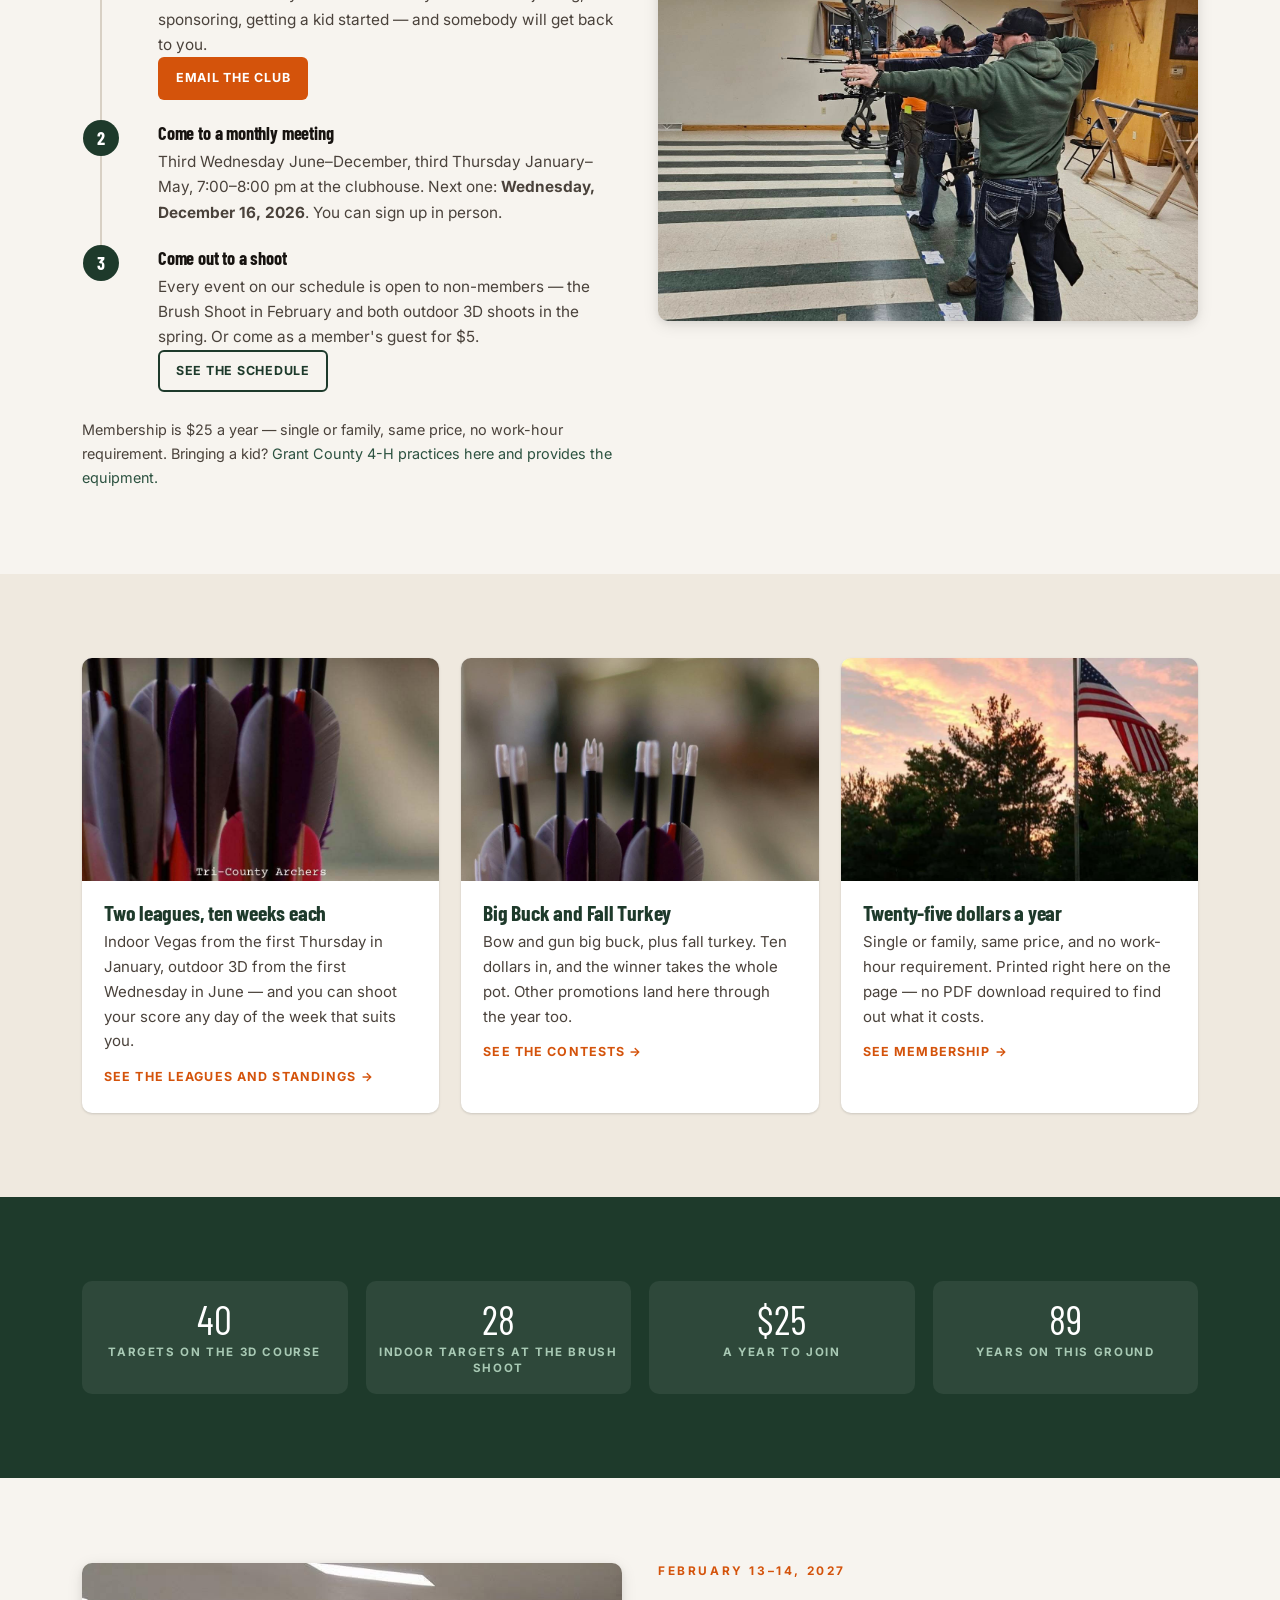
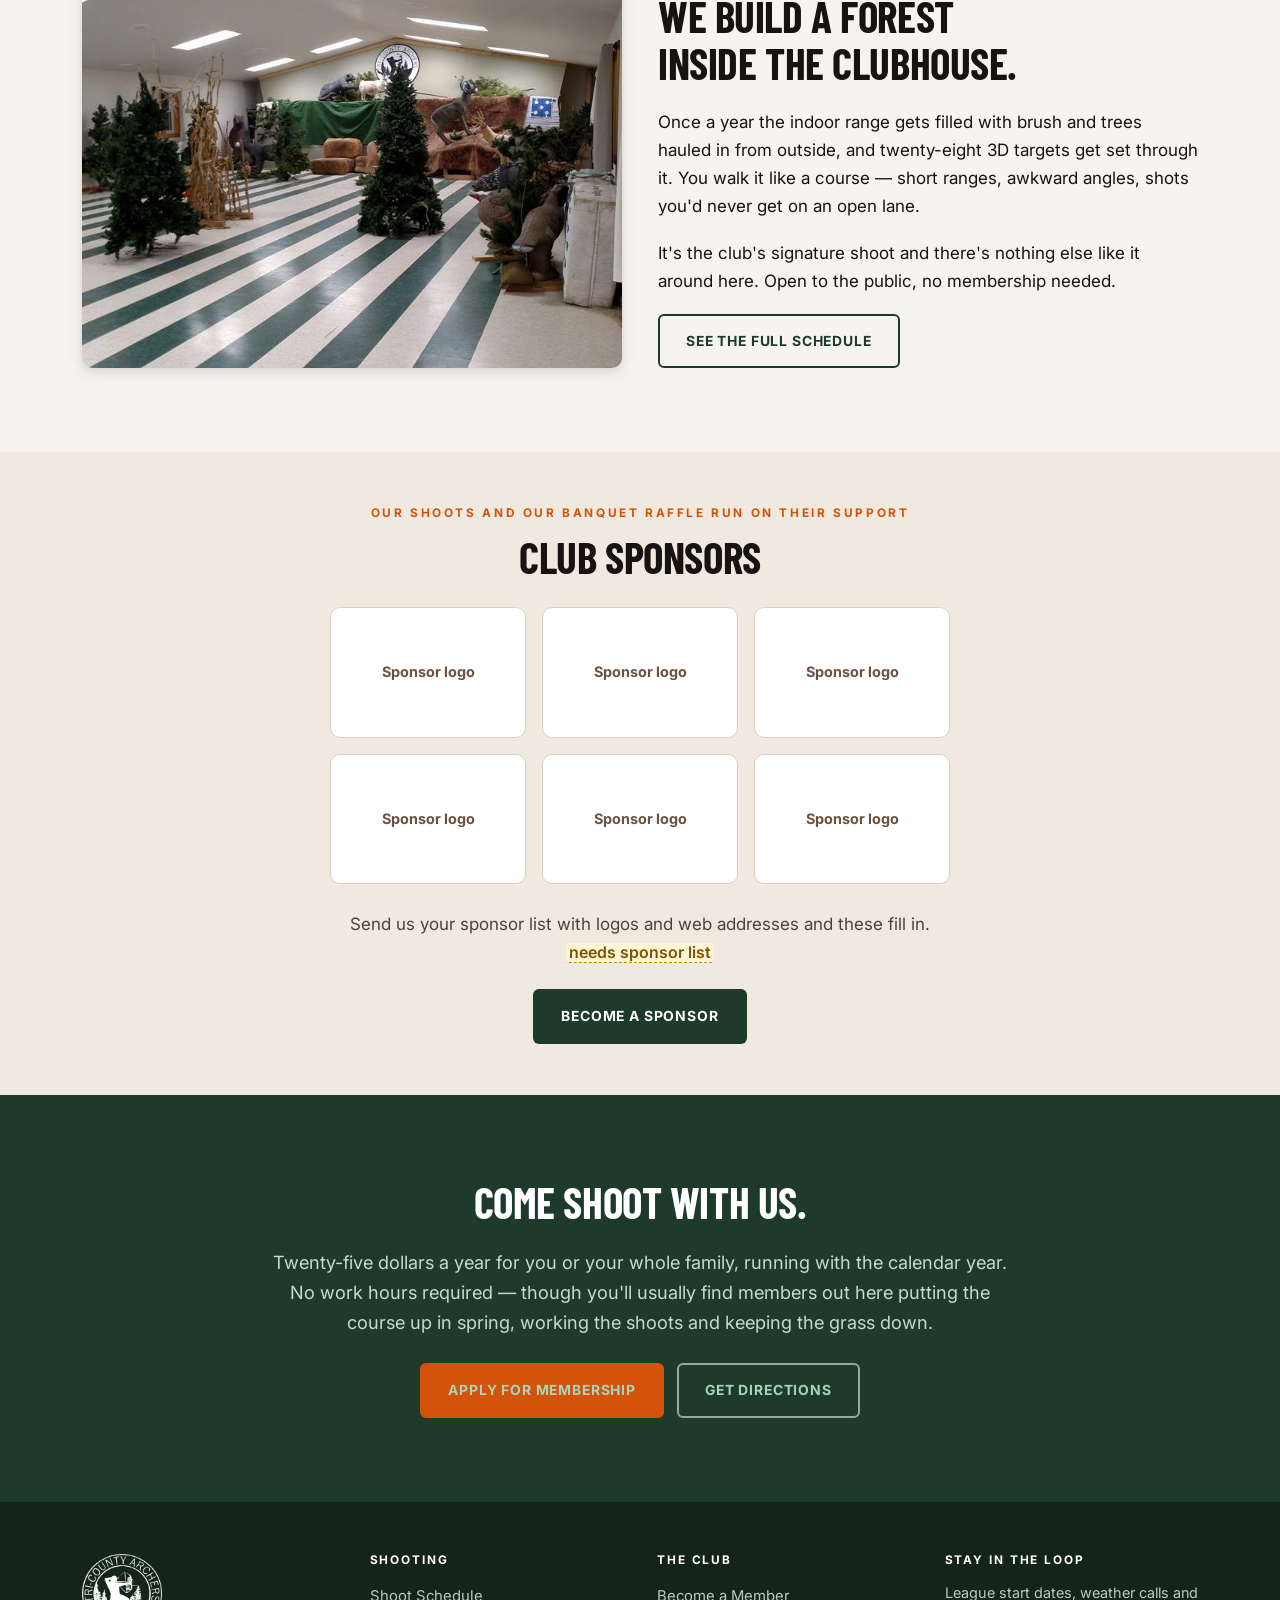
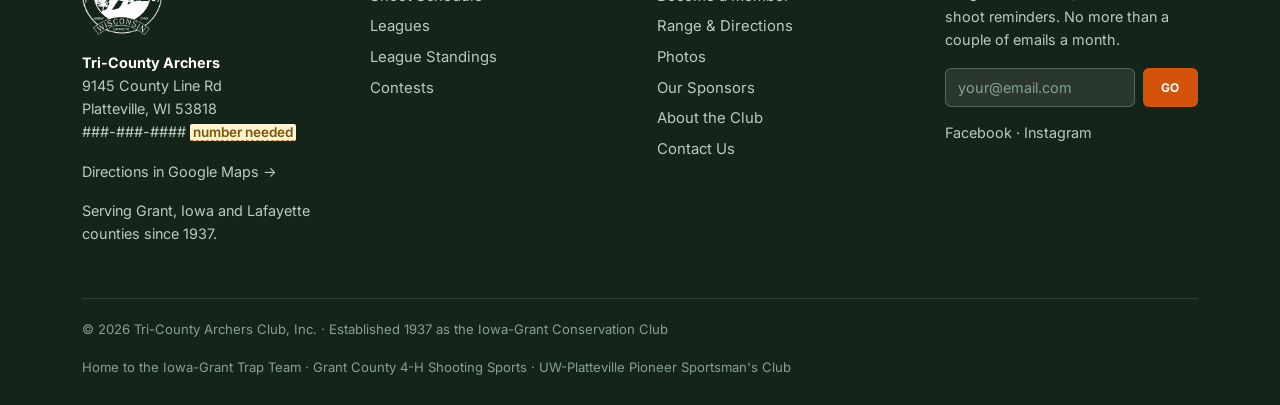
==== commit 6544701c: "Shorten the preview banner text Applied to build.py (the source) rather than just index.html, so all" ====
--- a/index.html
+++ b/index.html
@@ -12,7 +12,7 @@
 <link rel="stylesheet" href="assets/css/site.css">
 </head>
 <body>
-<div class="draftbar"><div class="wrap"><strong>Preview.</strong> The schedule, leagues, dues and club history below are real. Board names, contact details, shoot fees and scores are not in yet — anything tagged <span class="tbd">like this</span> still needs the club's answer.</div></div>
+<div class="draftbar"><div class="wrap"><strong>Preview.</strong> This site is still being updated — anything tagged <span class="tbd">like this</span> likely needs more info.</div></div>
 <header class="hdr">
   <div class="hdr-in">
     <a class="brand" href="index.html">
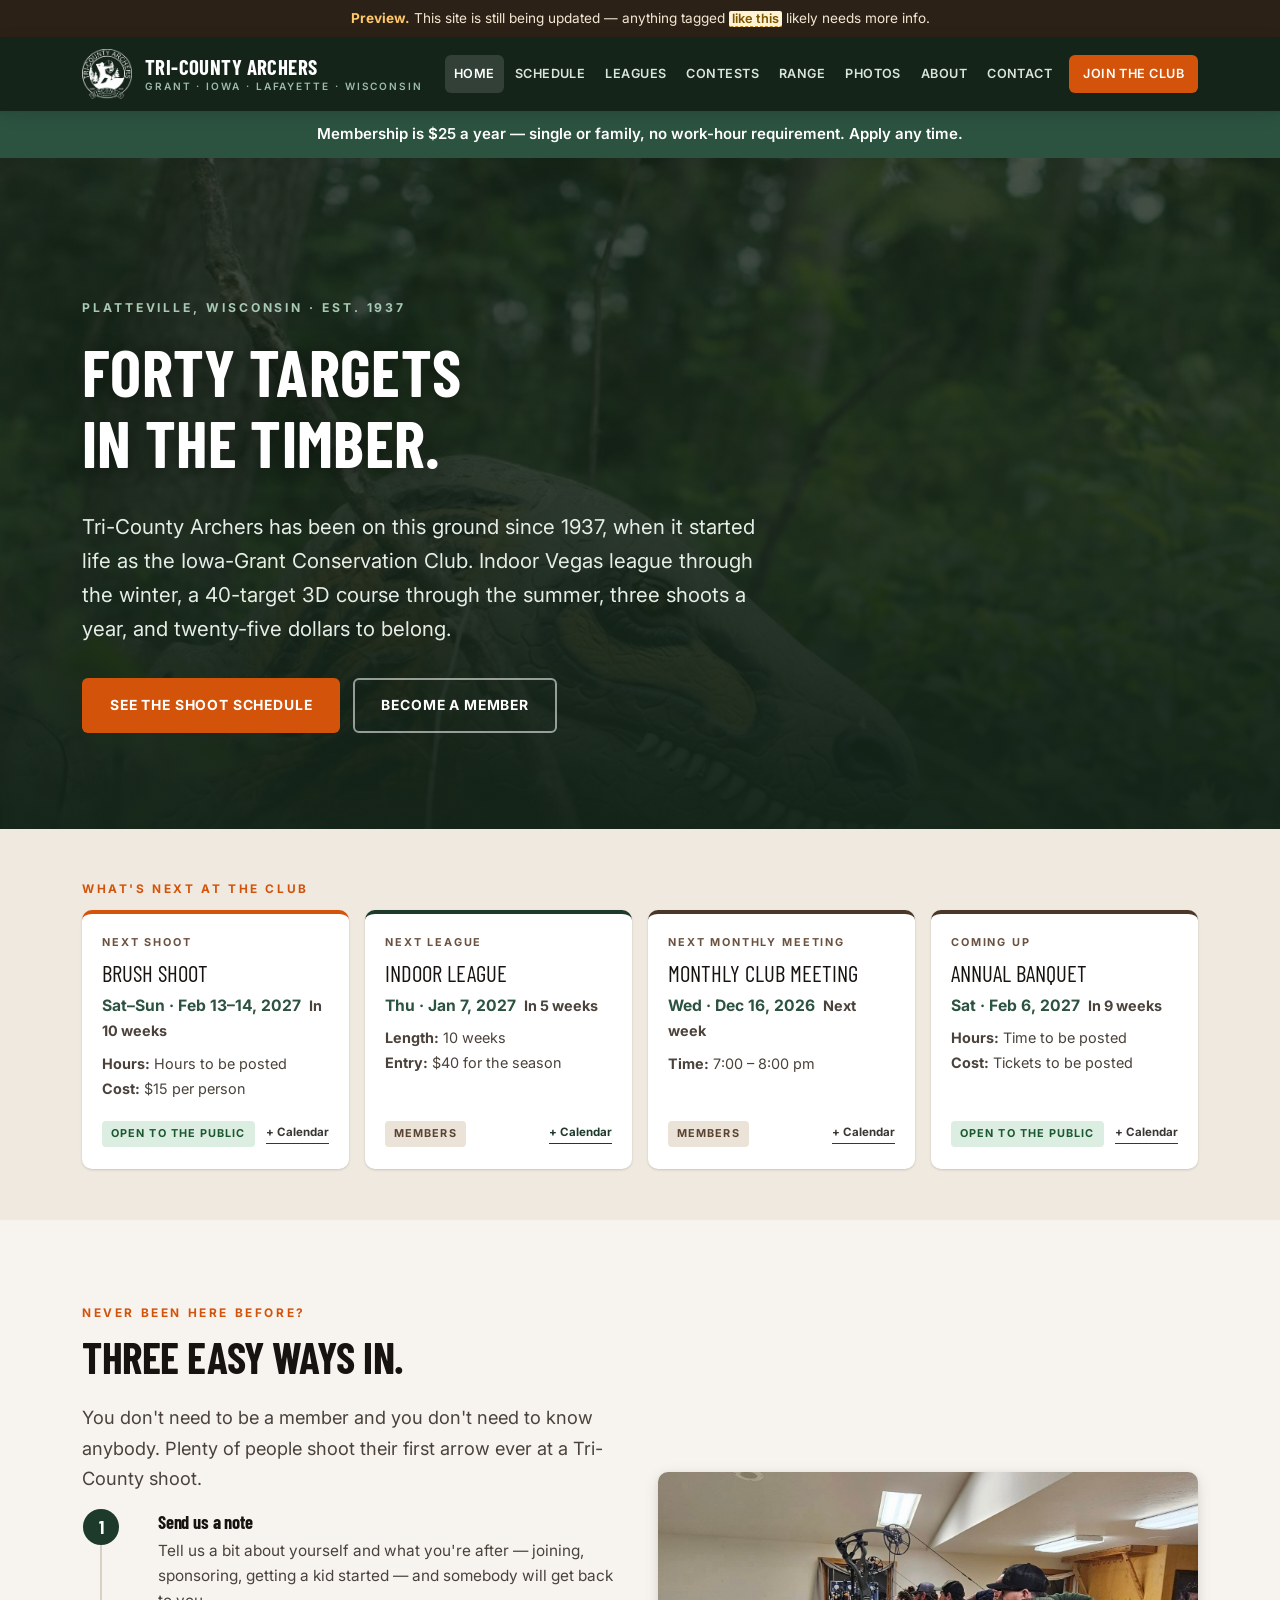
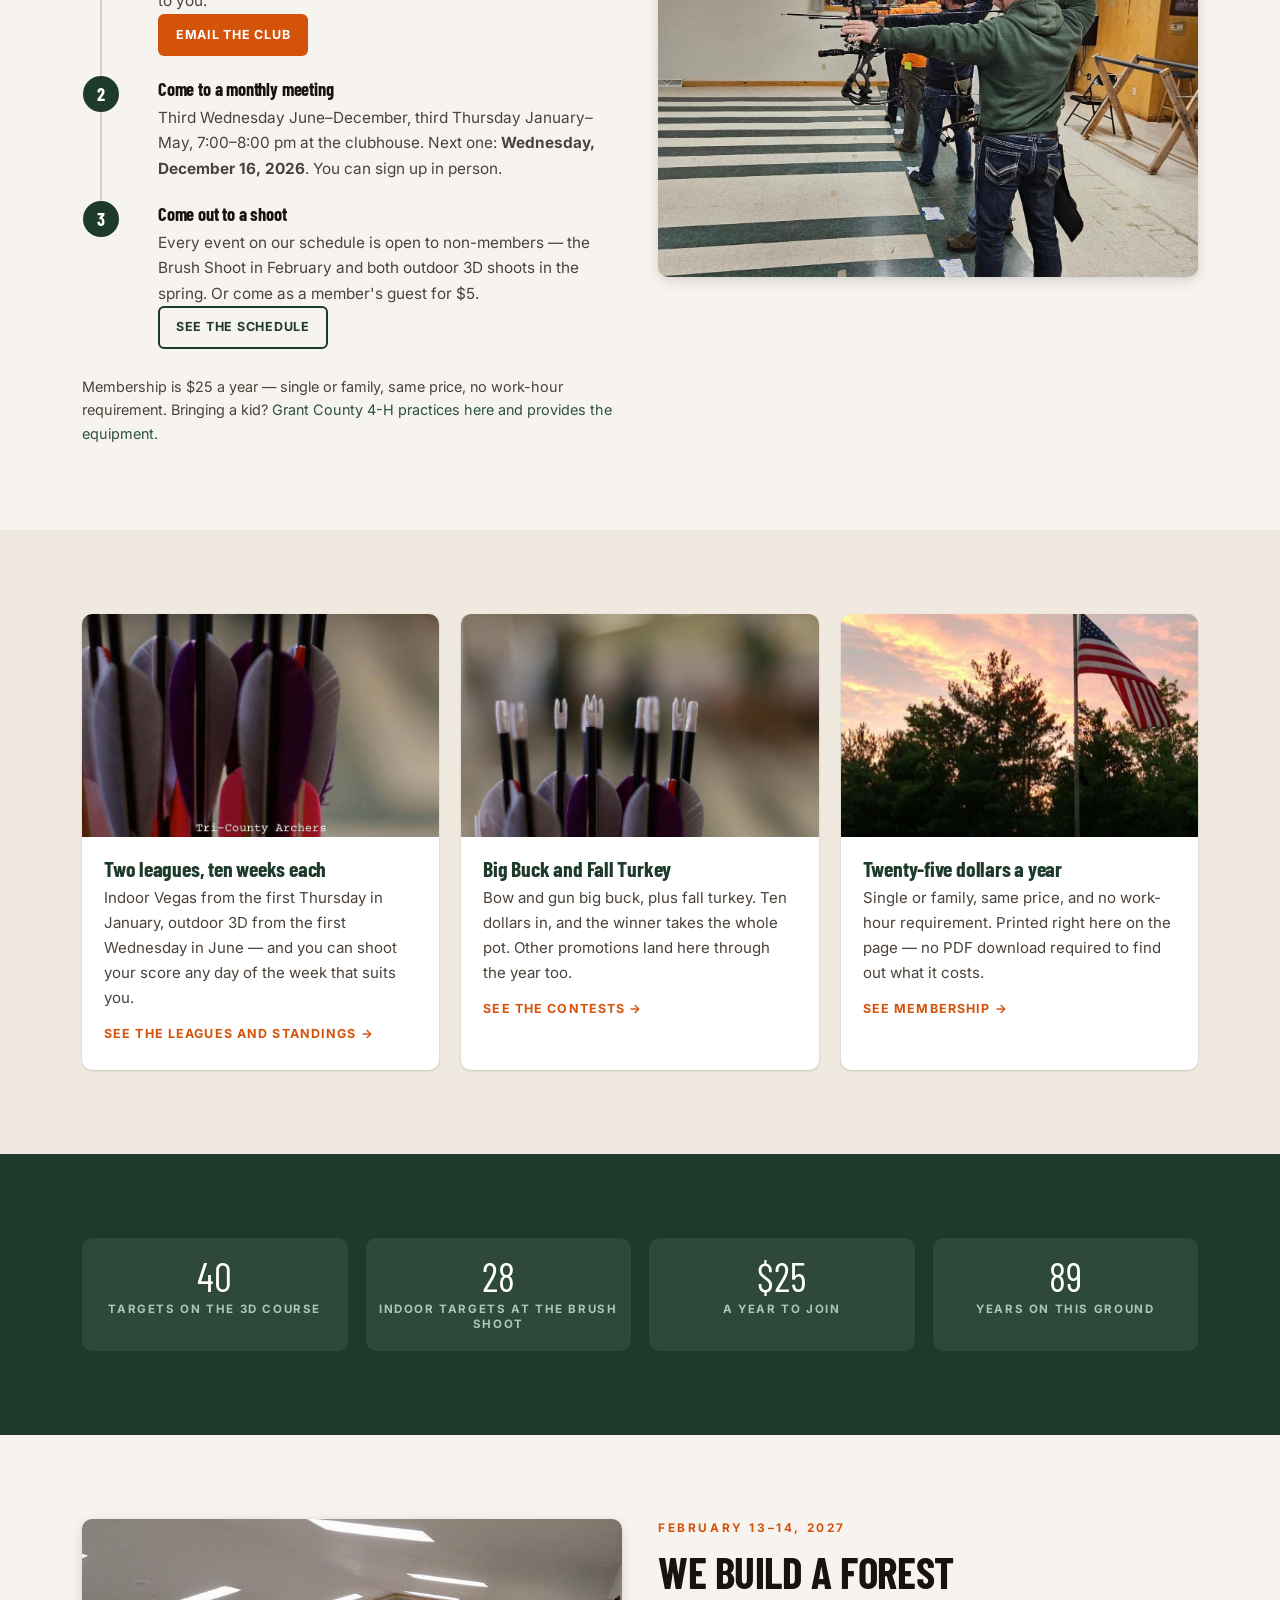
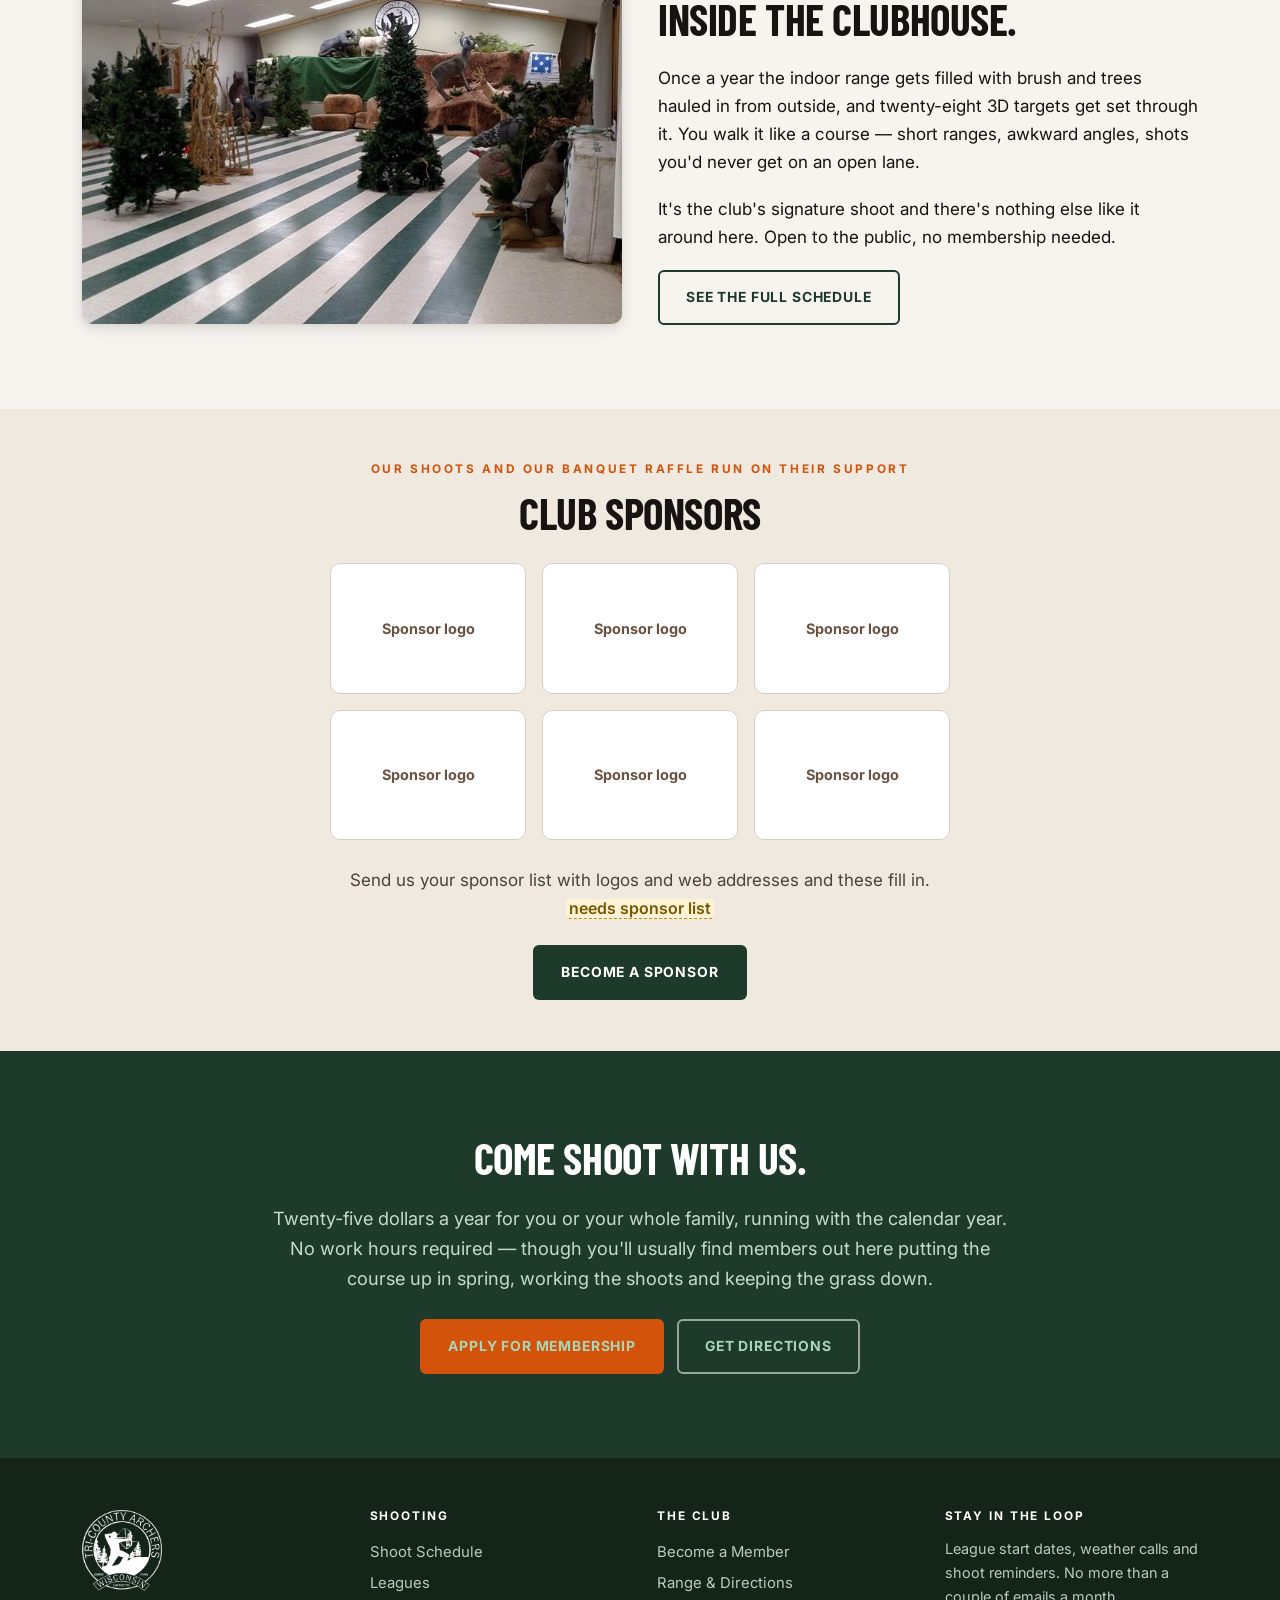
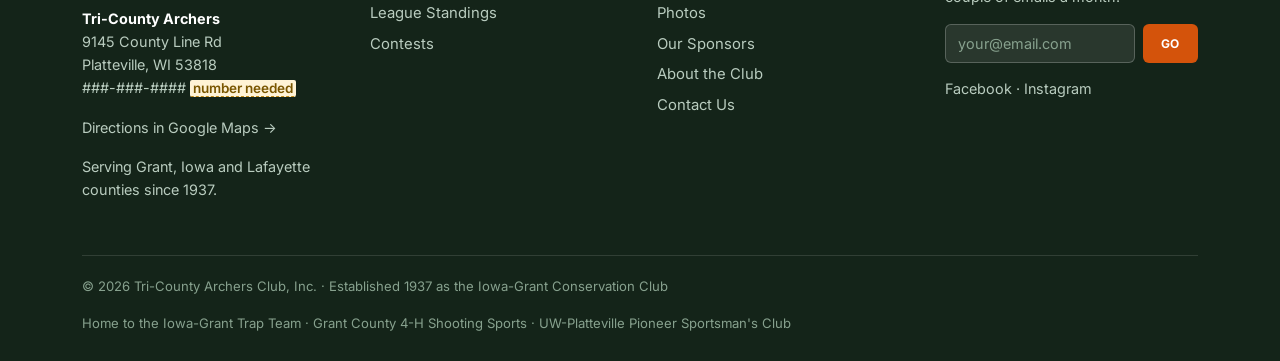
==== commit 52ed57d1: "Remove implementation talk from customer-facing pages Visitors don't need to know the site reads fro" ====
--- a/index.html
+++ b/index.html
@@ -52,10 +52,6 @@
   <div class="wrap">
     <div class="eyebrow">What's next at the club</div>
     <div class="nextup" id="nextup"></div>
-    <p class="small muted" style="margin:20px 0 0">
-      These four cards are generated from the same schedule file as the
-      <a href="schedule.html">Shoot Schedule</a> page — so they can't go stale while the calendar moves on.
-    </p>
   </div>
 </section>
 
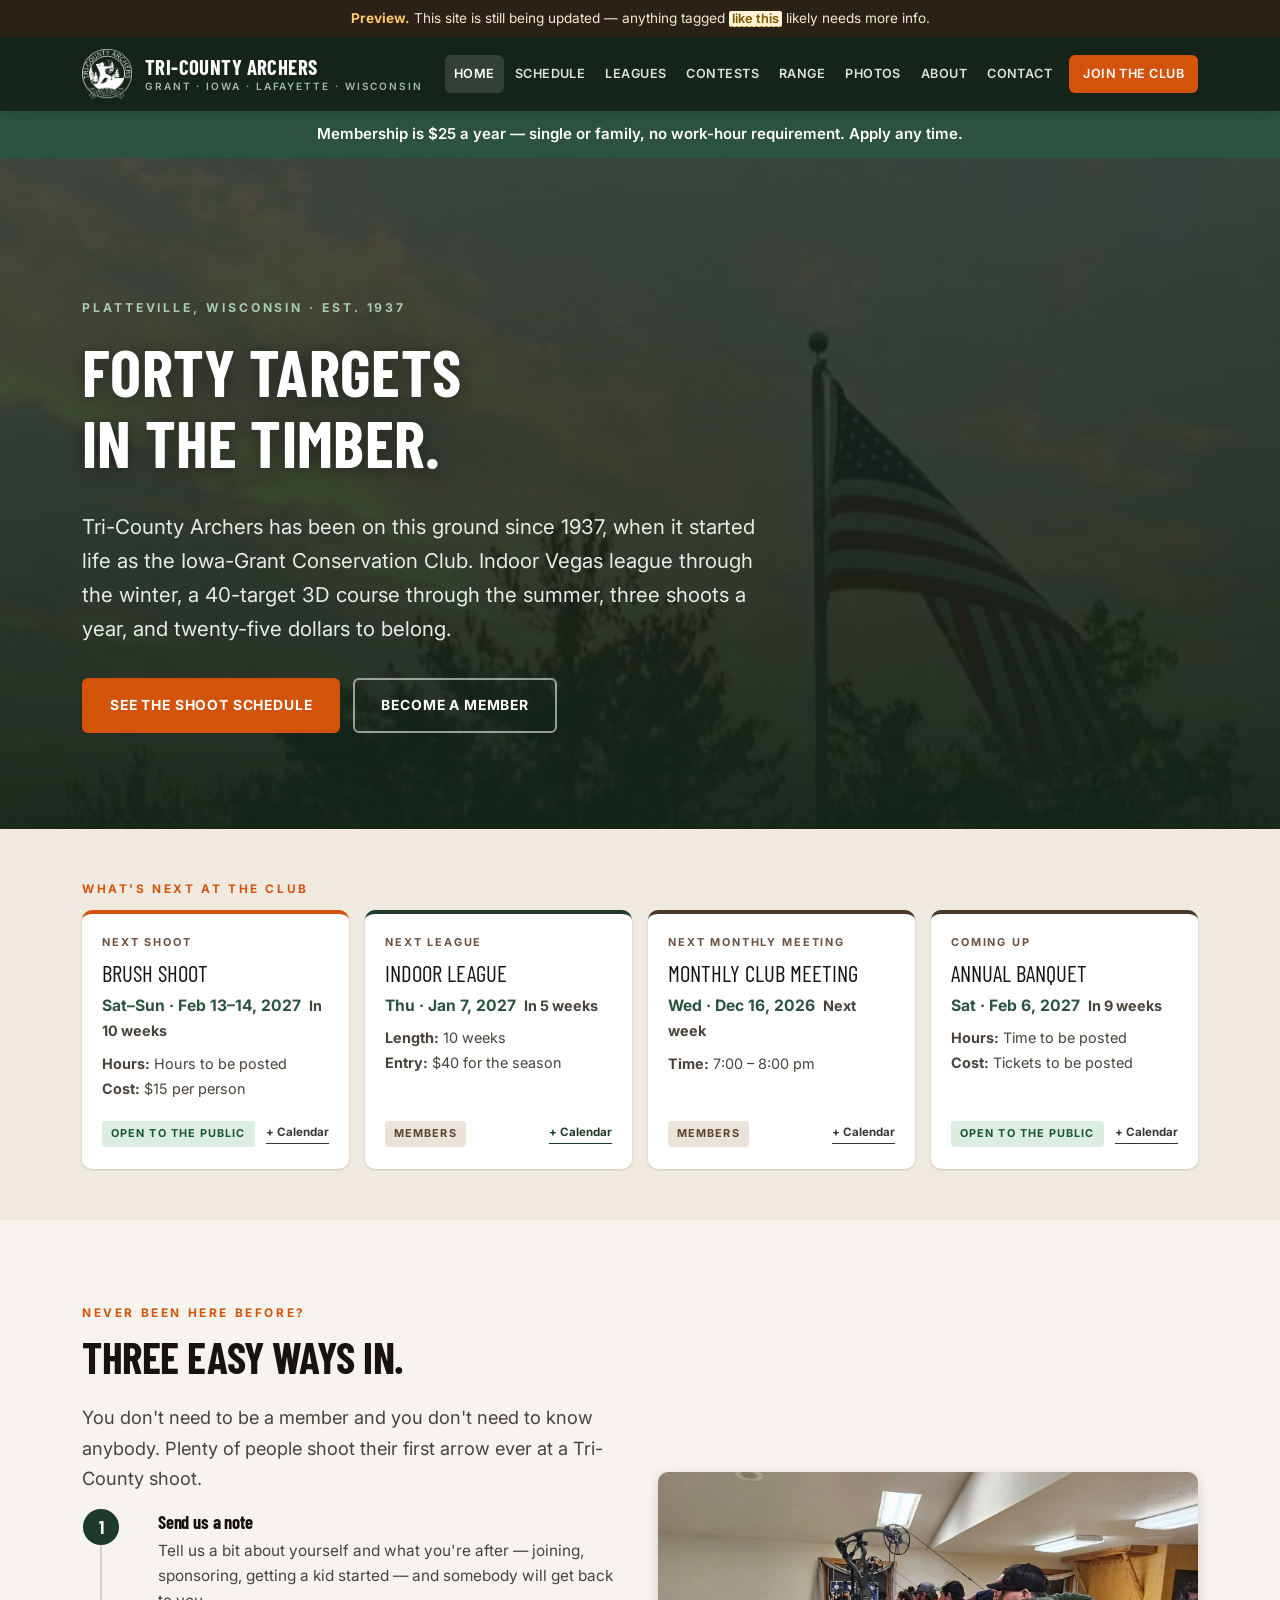
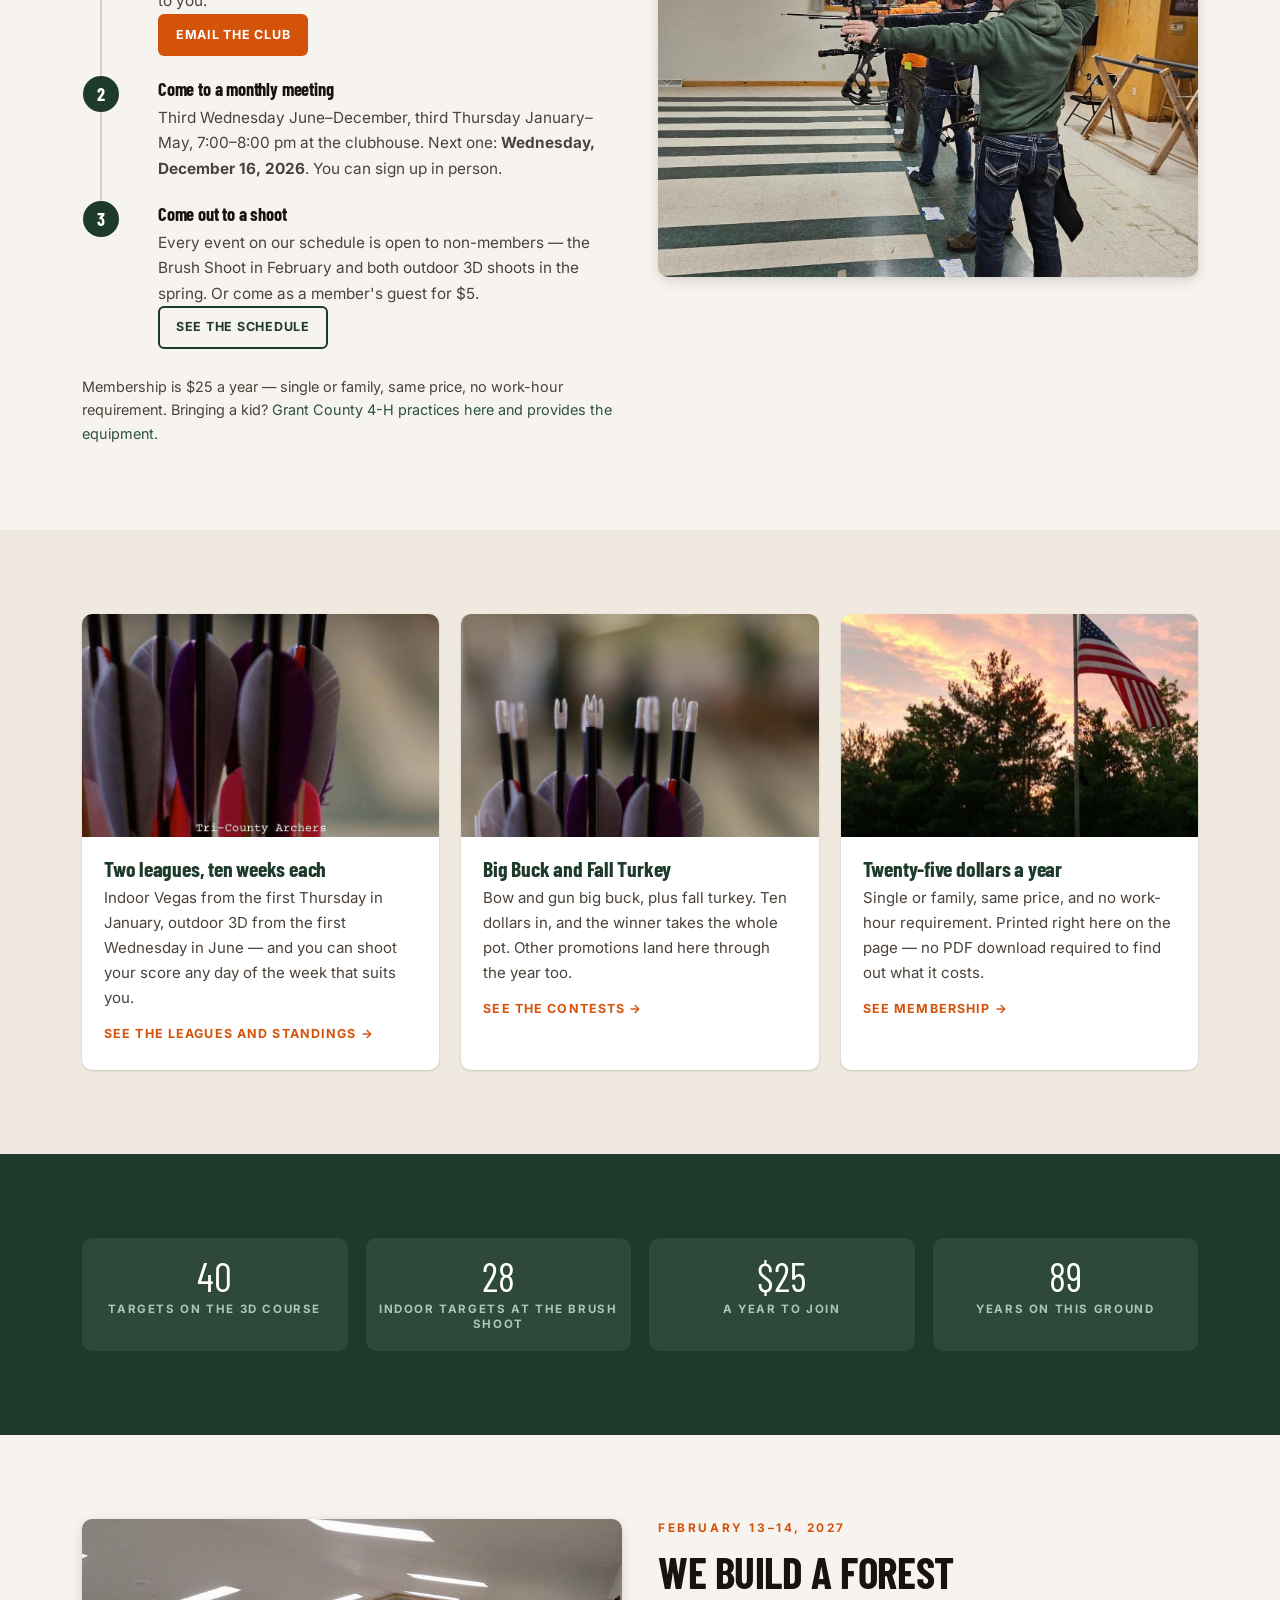
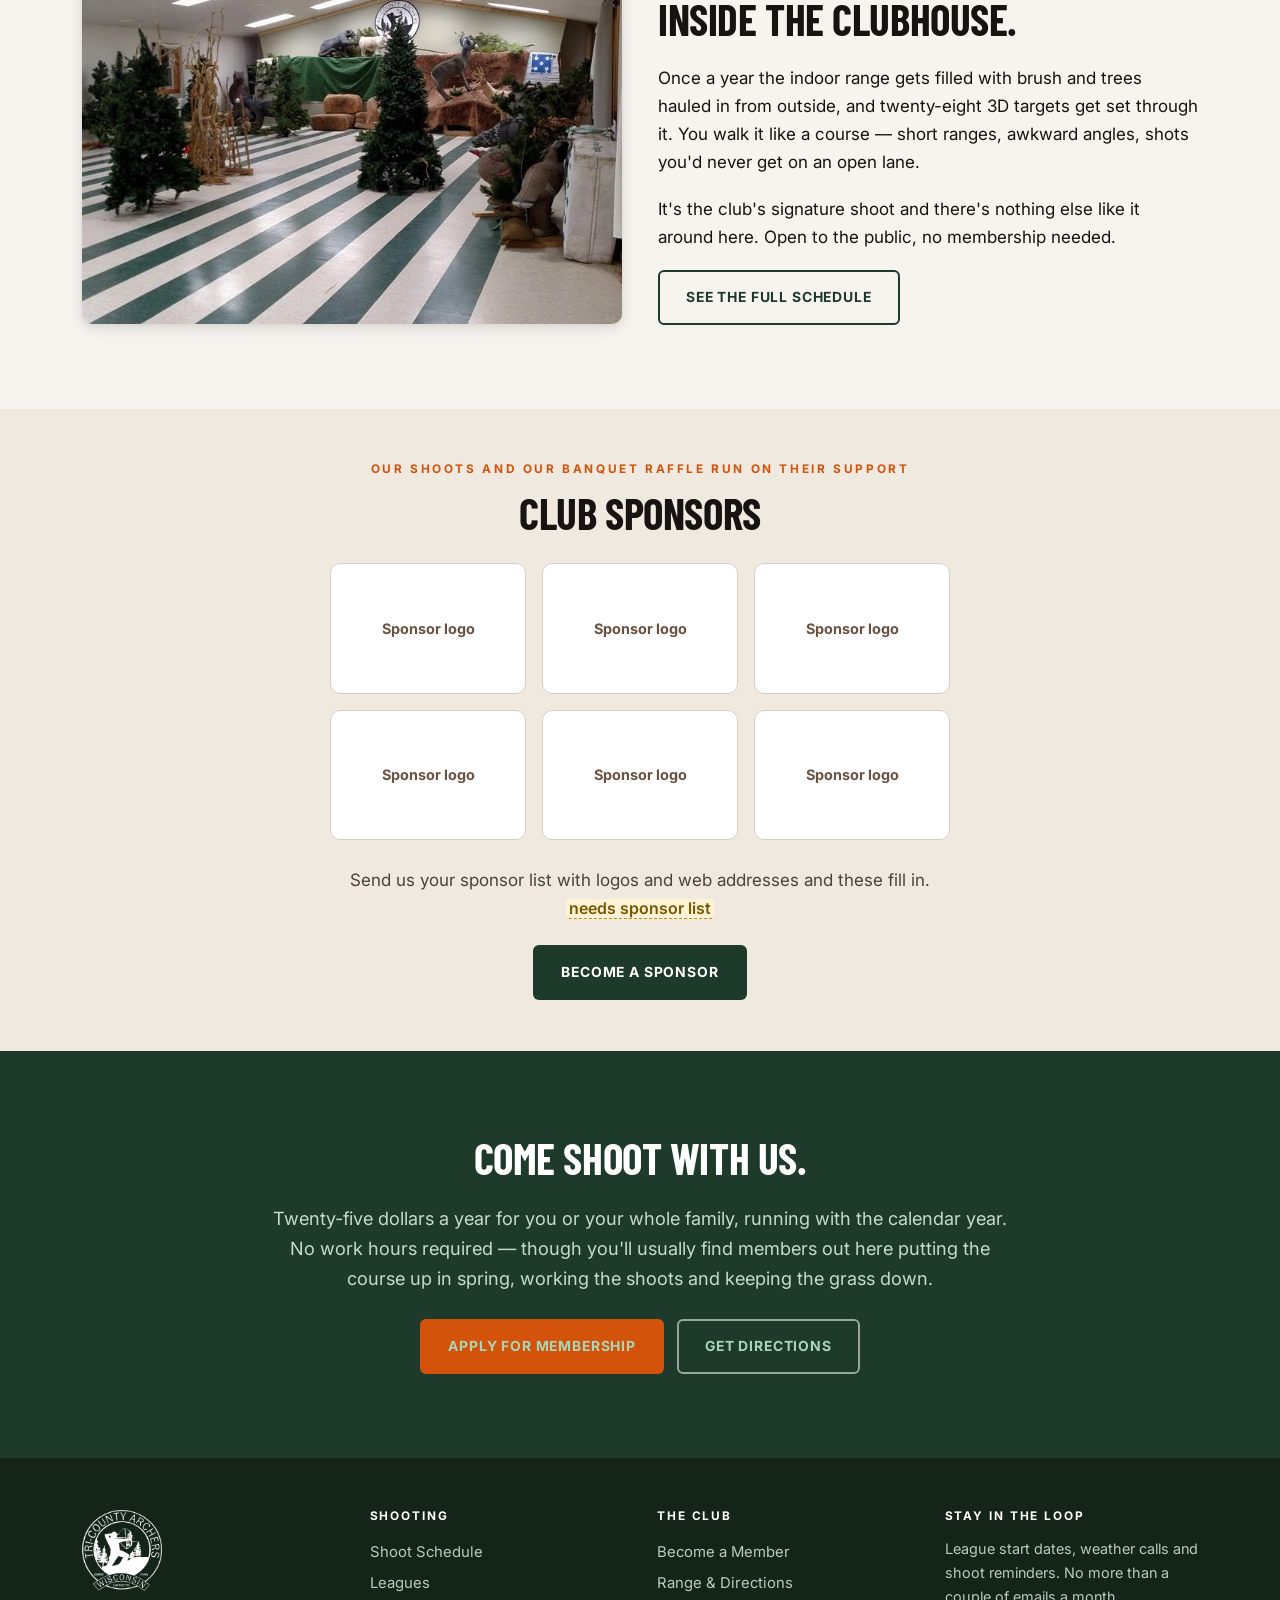
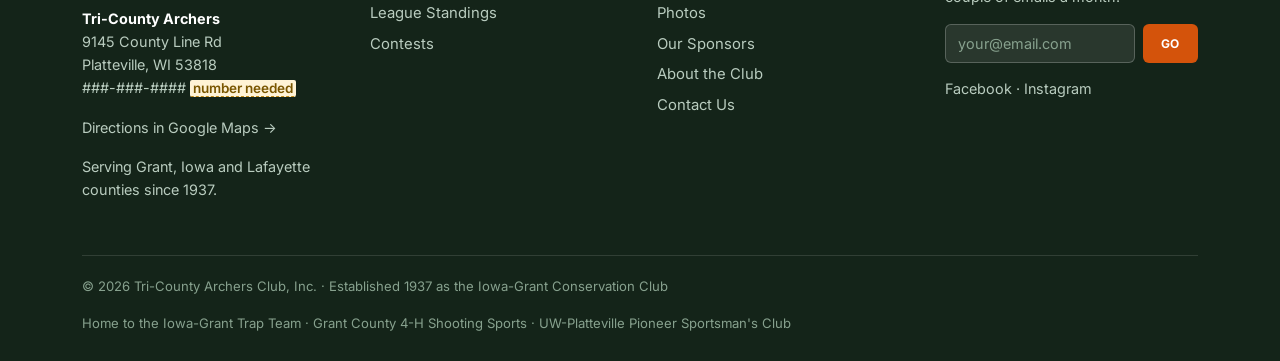
==== commit 460bcdb8: "Update sponsorship drafts, contests copy, and membership dues table layout" ====
--- a/index.html
+++ b/index.html
@@ -33,7 +33,7 @@
 <div id="alert"></div>
 
 <section class="hero">
-  <div class="hero-bg" style="background-image:url('assets/img/dino-3d-target.jpg')"></div>
+  <div class="hero-bg" style="background-image:url('assets/img/flag-sunset.jpg')"></div>
   <div class="hero-in">
     <div class="hero-eyebrow">Platteville, Wisconsin · Est. <span data-club="founded">1937</span></div>
     <h1>Forty targets<br>in the timber.</h1>
--- a/assets/css/site.css
+++ b/assets/css/site.css
@@ -247,6 +247,7 @@
   padding:13px 14px; font-weight:700; white-space:nowrap;
 }
 table.t td{padding:13px 14px; border-top:1px solid var(--line); vertical-align:top}
+table.t th.center, table.t td.center{text-align:center}
 table.t tbody tr:hover{background:#FBF9F5}
 table.t .ev-name{font-weight:700; color:var(--ink)}
 table.t .num{text-align:right; font-variant-numeric:tabular-nums; white-space:nowrap}
@@ -265,6 +266,7 @@
     margin-bottom:13px; padding:6px 0;
   }
   table.t.stack td{border:0; padding:6px 16px; text-align:left !important}
+  table.t.stack td.center{text-align:center !important}
   table.t.stack td::before{
     content:attr(data-l); display:block; font-size:.64rem; font-weight:700;
     letter-spacing:.14em; text-transform:uppercase; color:var(--brown-light); margin-bottom:2px;
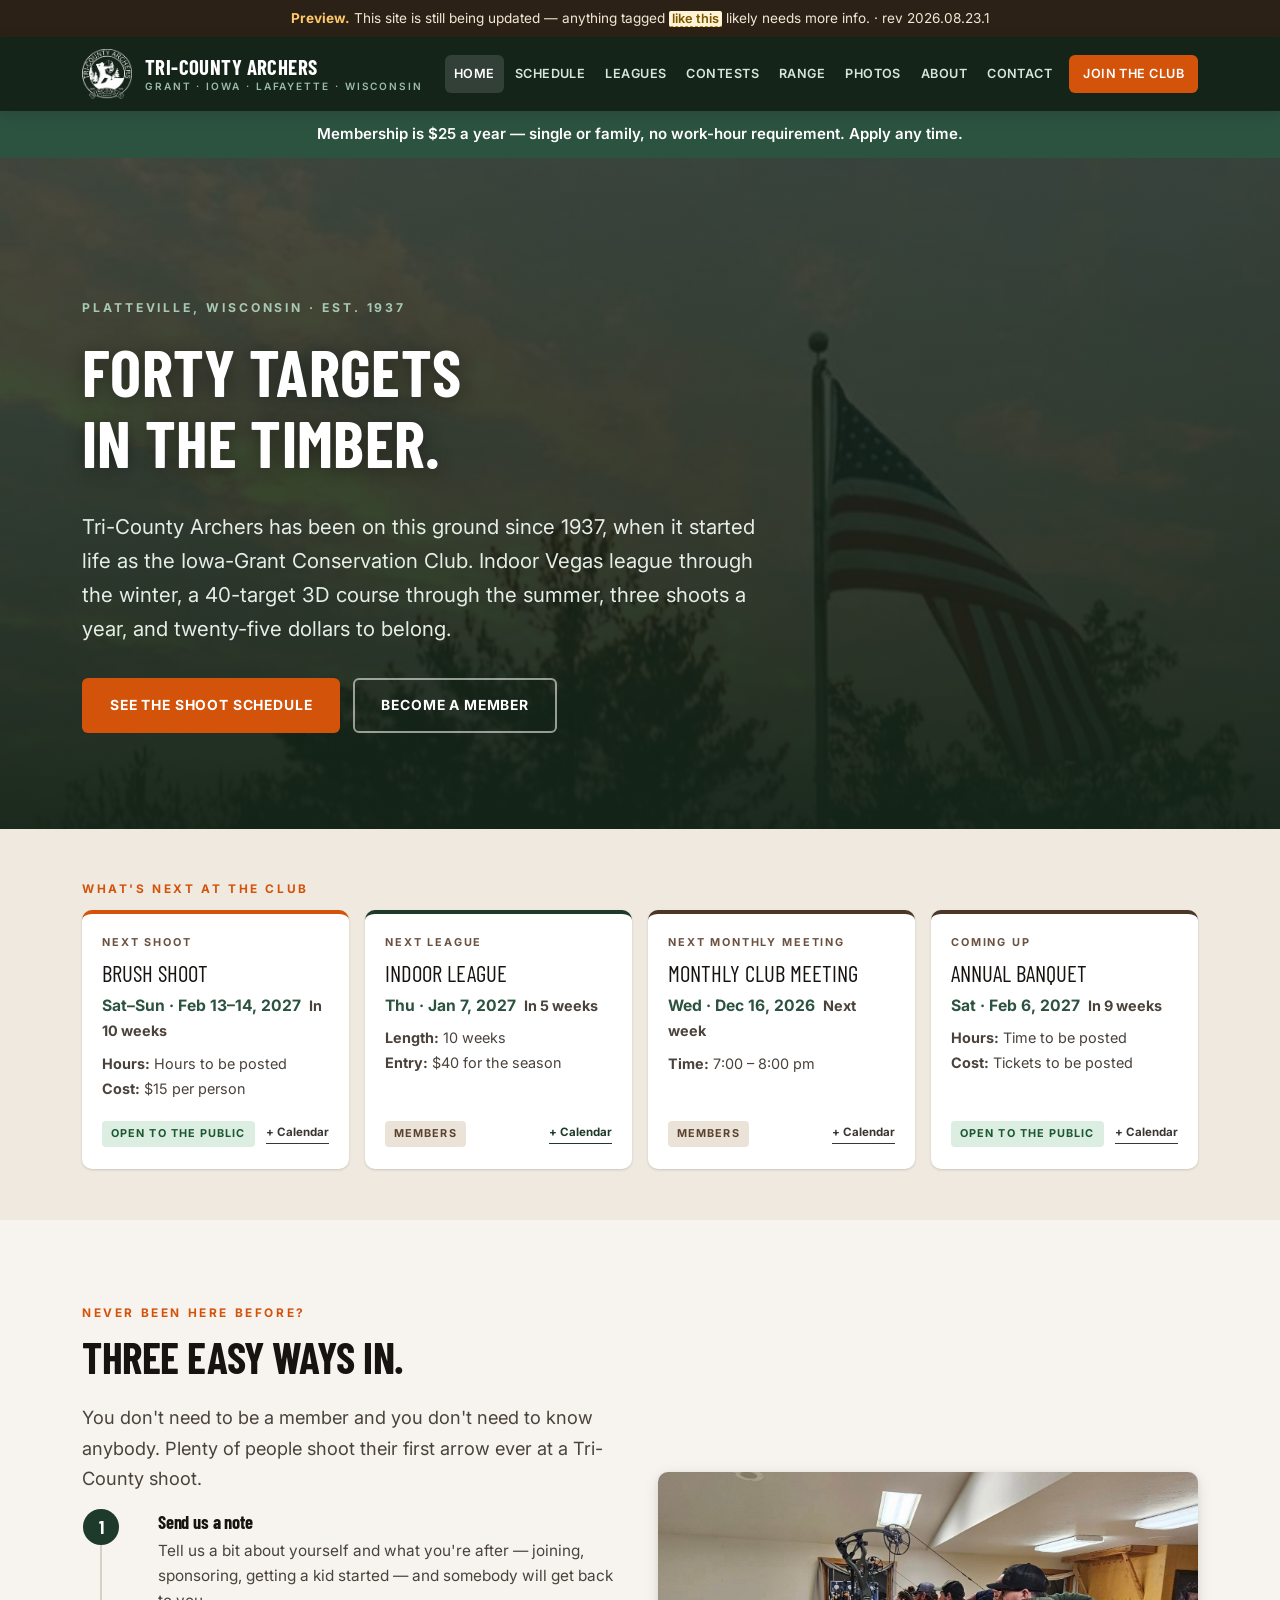
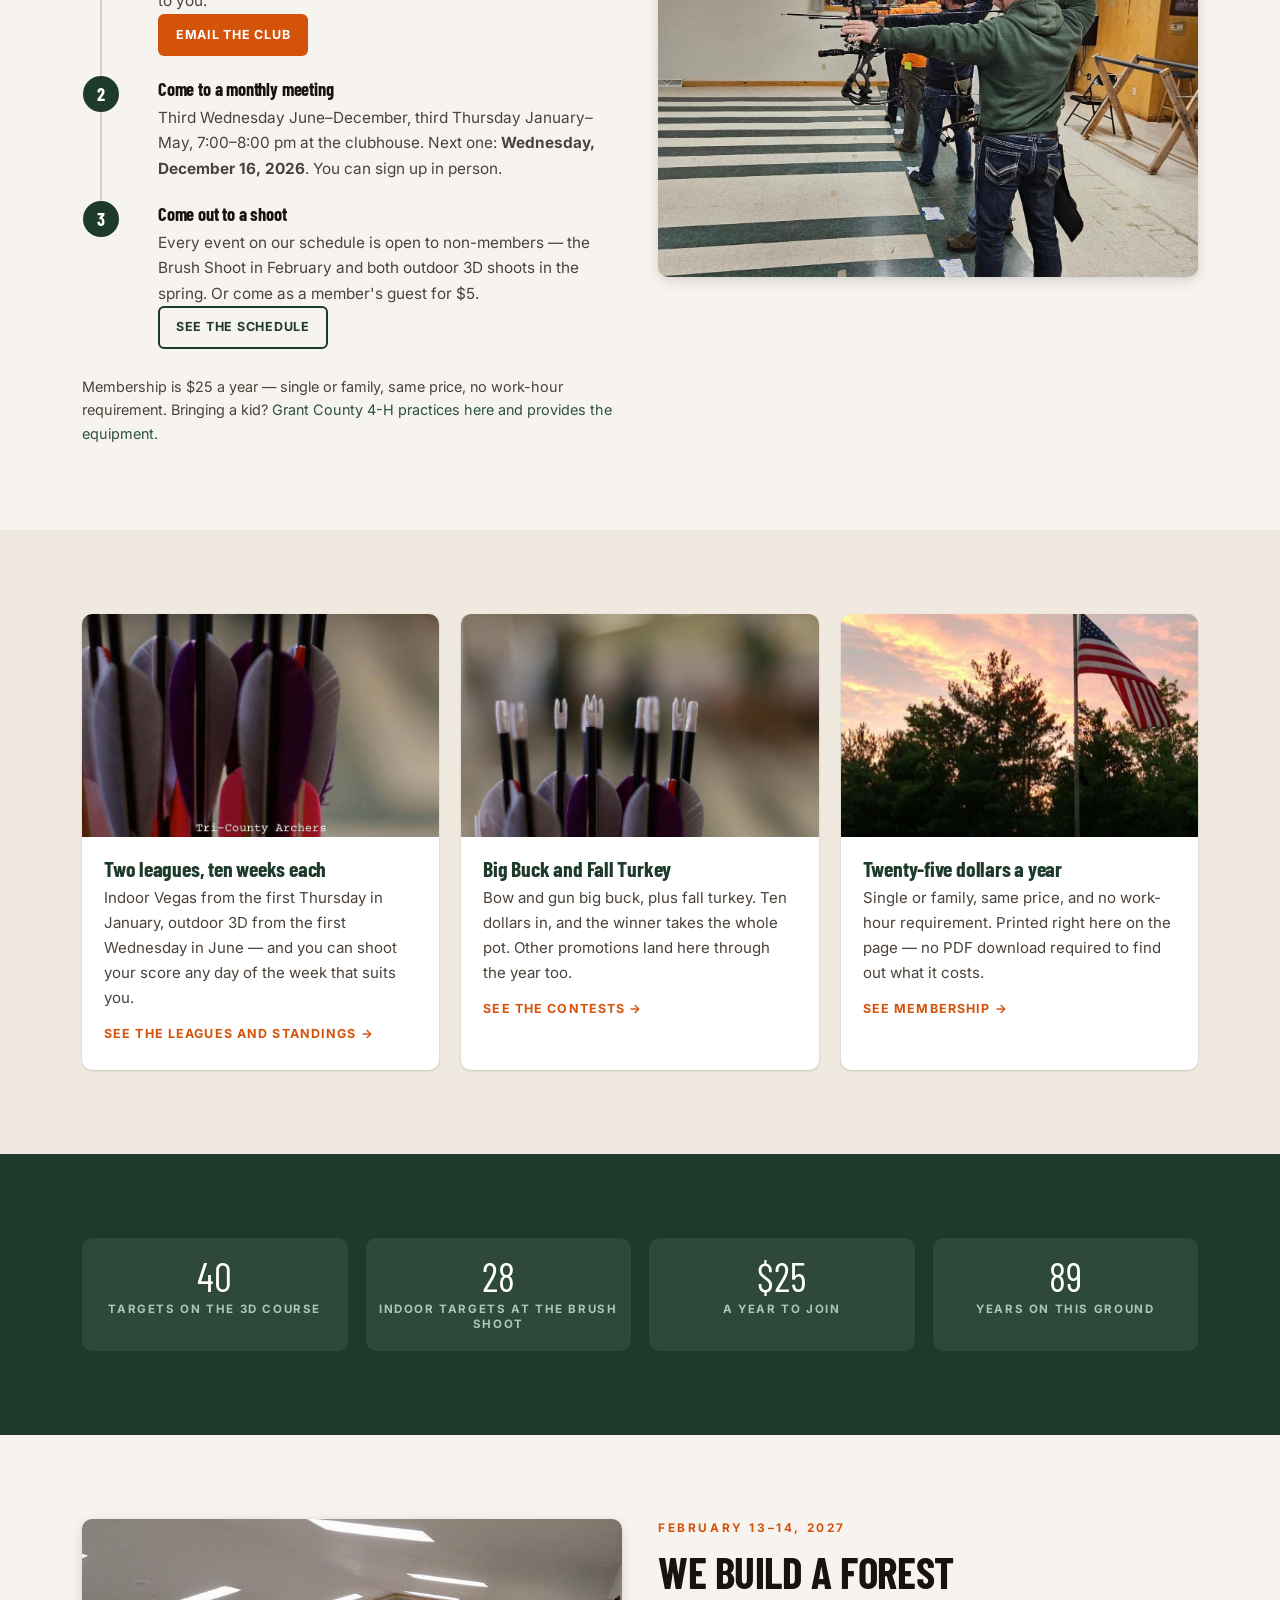
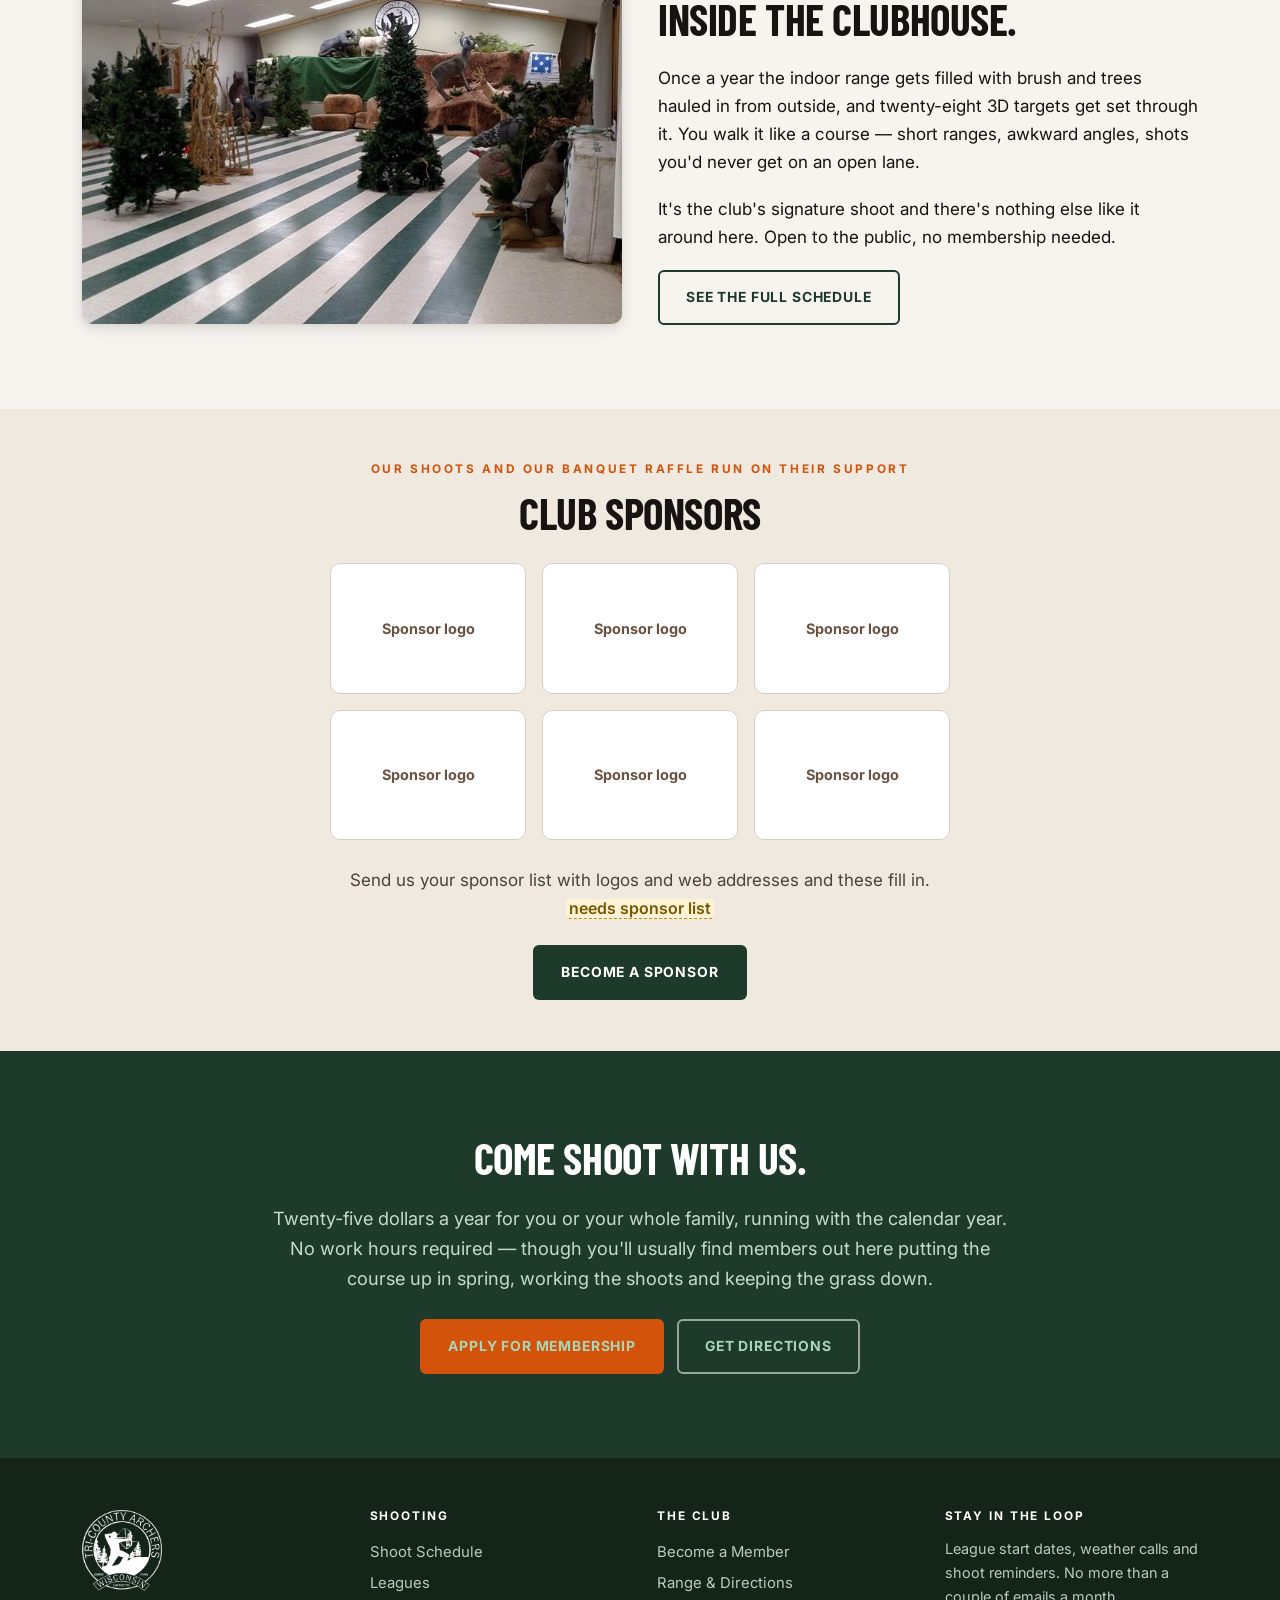
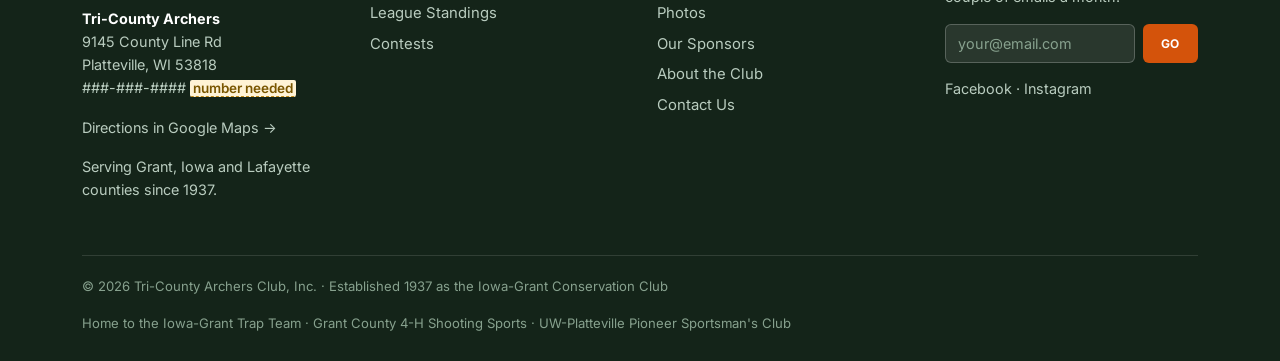
==== commit 415ea184: "Fix calendar time parsing and add preview revision marker" ====
--- a/index.html
+++ b/index.html
@@ -12,7 +12,7 @@
 <link rel="stylesheet" href="assets/css/site.css">
 </head>
 <body>
-<div class="draftbar"><div class="wrap"><strong>Preview.</strong> This site is still being updated — anything tagged <span class="tbd">like this</span> likely needs more info.</div></div>
+<div class="draftbar"><div class="wrap"><strong>Preview.</strong> This site is still being updated — anything tagged <span class="tbd">like this</span> likely needs more info. · rev 2026.08.23.1</div></div>
 <header class="hdr">
   <div class="hdr-in">
     <a class="brand" href="index.html">
--- a/assets/css/site.css
+++ b/assets/css/site.css
@@ -256,6 +256,37 @@
 table.t tr.rank2 td:first-child::before{content:'🥈 '}
 table.t tr.rank3 td:first-child::before{content:'🥉 '}
 
+/* per-row calendar menu on schedule table */
+.cal-menu{position:relative; display:inline-block}
+.cal-menu summary{list-style:none}
+.cal-menu summary::-webkit-details-marker{display:none}
+.cal-menu summary.btn{padding-right:26px; position:relative}
+.cal-menu summary.cal-icon-btn{
+  width:56px; min-width:56px; padding:9px 22px 9px 11px;
+  display:inline-flex; align-items:center; justify-content:center;
+}
+.cal-menu summary.cal-icon-btn svg{
+  width:18px; height:18px; stroke:currentColor; fill:none;
+  stroke-width:2; stroke-linecap:round; stroke-linejoin:round;
+}
+.cal-menu summary.btn::after{
+  content:'▾'; position:absolute; right:10px; top:50%; transform:translateY(-48%);
+  font-size:.72rem; line-height:1;
+}
+.cal-menu summary.cal-icon-btn::after{right:6px; font-size:.6rem}
+.cal-menu[open] summary.btn::after{content:'▴'}
+.cal-pop{
+  position:absolute; right:0; top:calc(100% + 6px); min-width:210px;
+  background:#fff; border:1px solid var(--line); border-radius:10px;
+  box-shadow:var(--shadow-md); padding:6px; z-index:30;
+}
+.cal-cell-action{margin-top:8px; text-align:center}
+.cal-pop a{
+  display:block; padding:9px 10px; border-radius:7px;
+  color:var(--ink); font-size:.86rem; font-weight:600;
+}
+.cal-pop a:hover{text-decoration:none; background:#F6F2EA; color:var(--forest-mid)}
+
 /* mobile: tables become cards */
 @media(max-width:720px){
   table.t.stack thead{display:none}
@@ -273,6 +304,7 @@
   }
   table.t.stack td:first-child{padding-top:12px}
   table.t.stack td:last-child{padding-bottom:12px}
+  .cal-pop{position:static; margin-top:8px; box-shadow:var(--shadow-sm)}
 }
 
 /* ---------- cards / grids ---------- */
@@ -474,8 +506,11 @@
 /* schedule date column */
 #sched-body td:first-child{white-space:nowrap}
 .t-sched thead th:first-child{width:112px}
+.t-sched thead th:first-child{text-align:center}
+#sched-body td:first-child{text-align:center}
 @media(max-width:720px){
   #sched-body td:first-child{white-space:normal}
+  table.t.stack td[data-l="Date"]{text-align:center !important}
   table.t.stack td[data-l="Event"] .small{margin-top:6px}
 }
 /* stat labels */
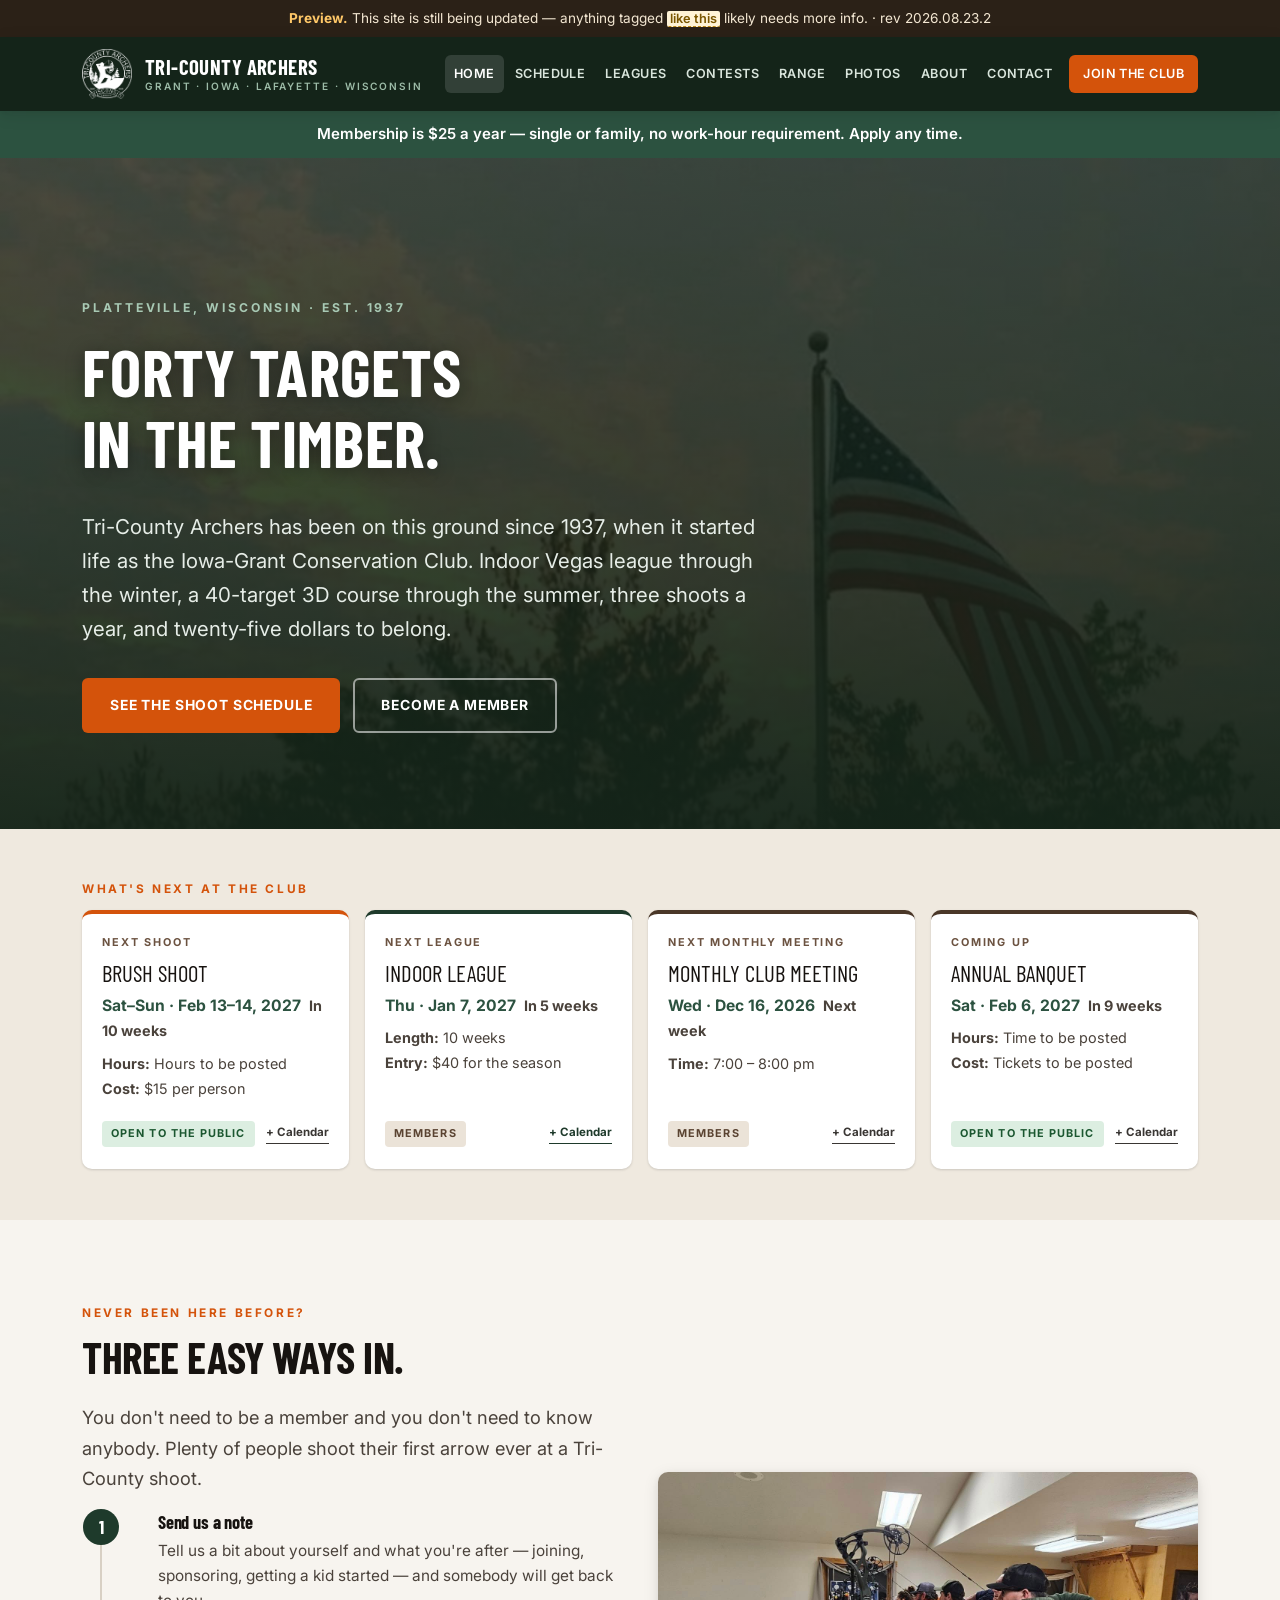
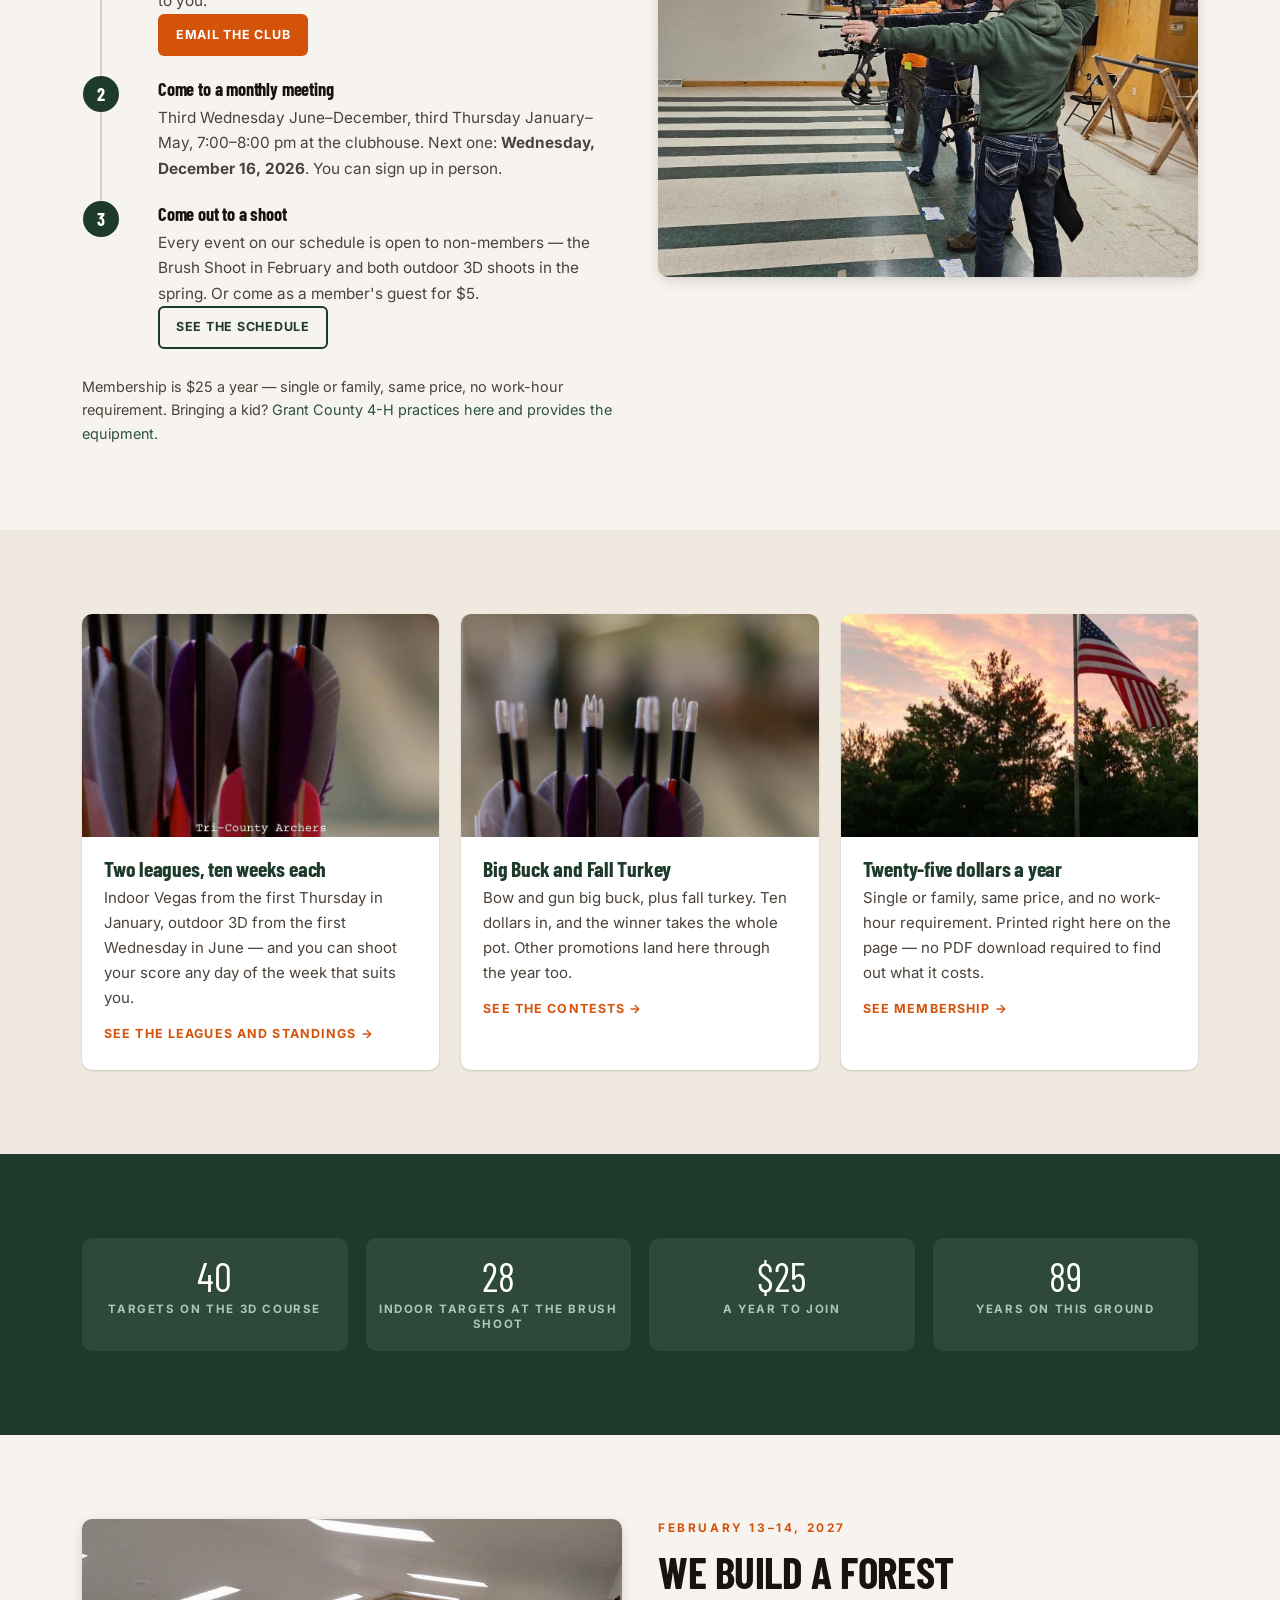
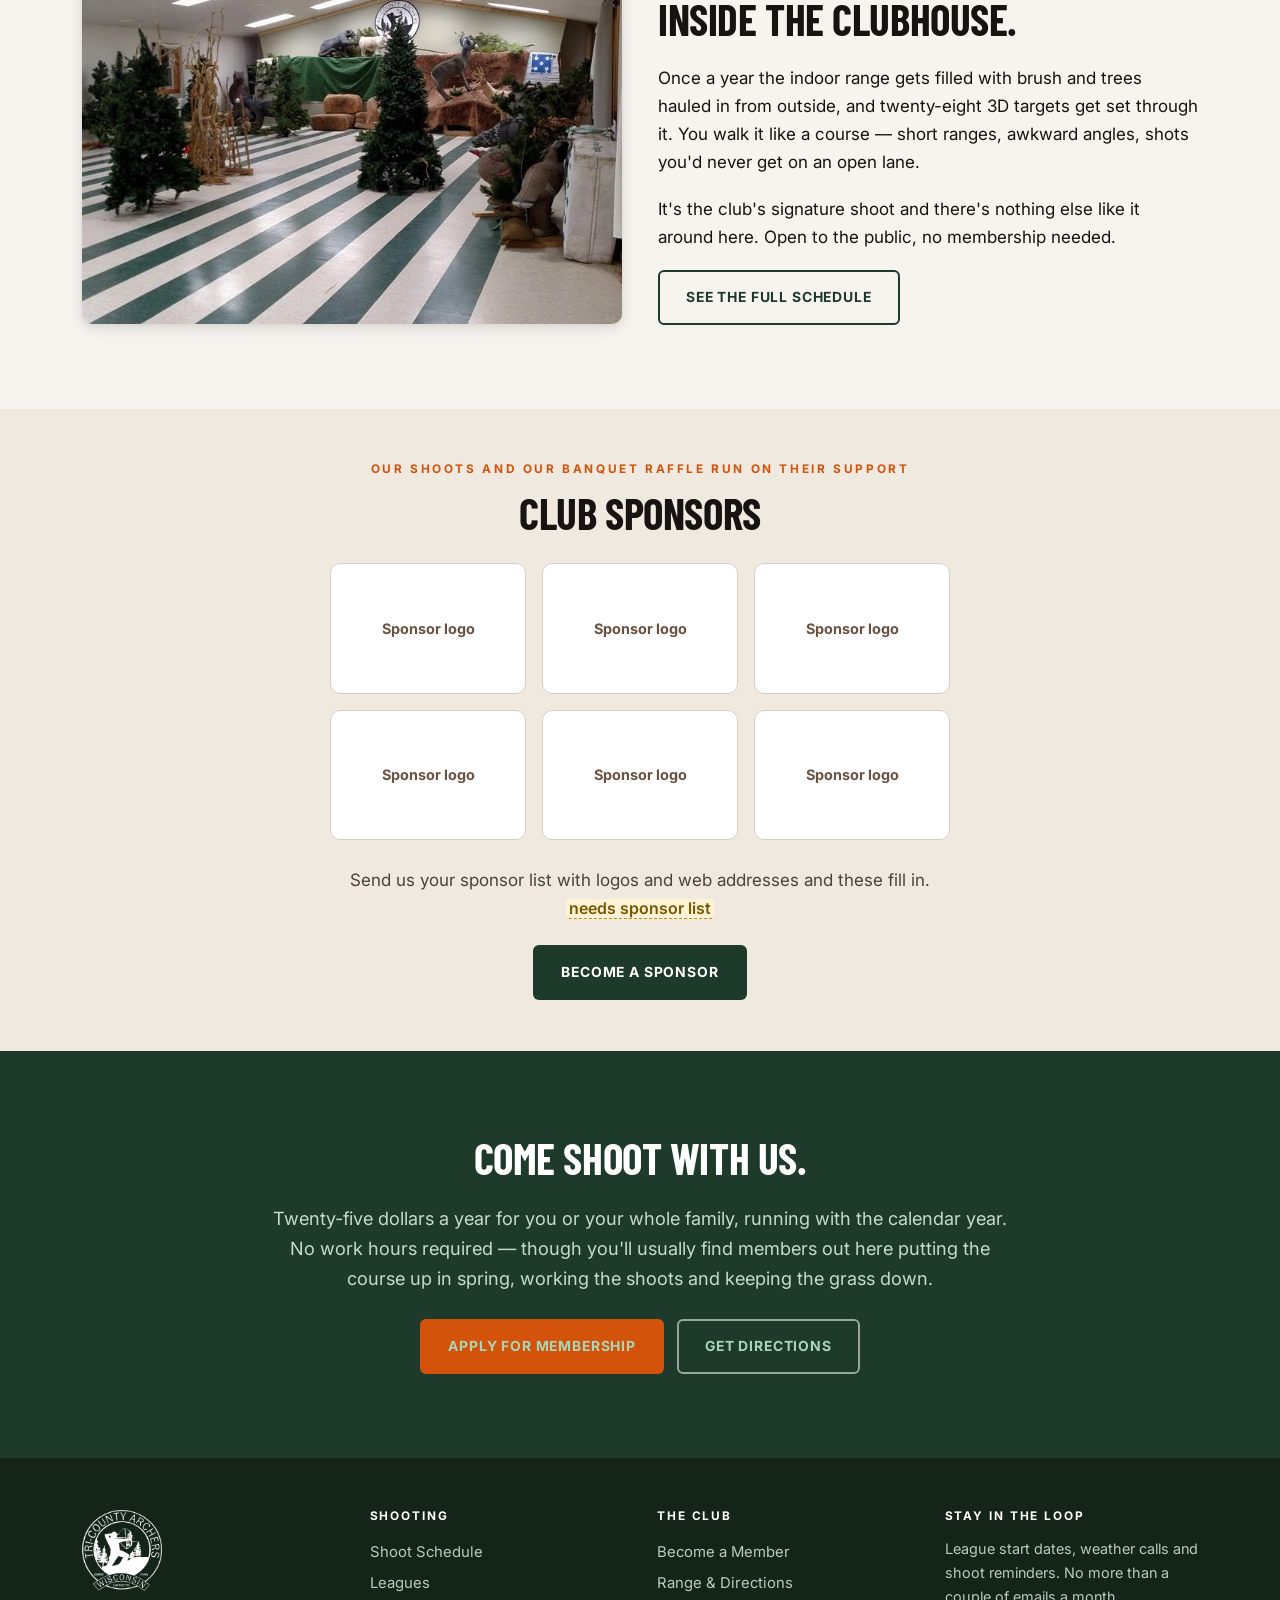
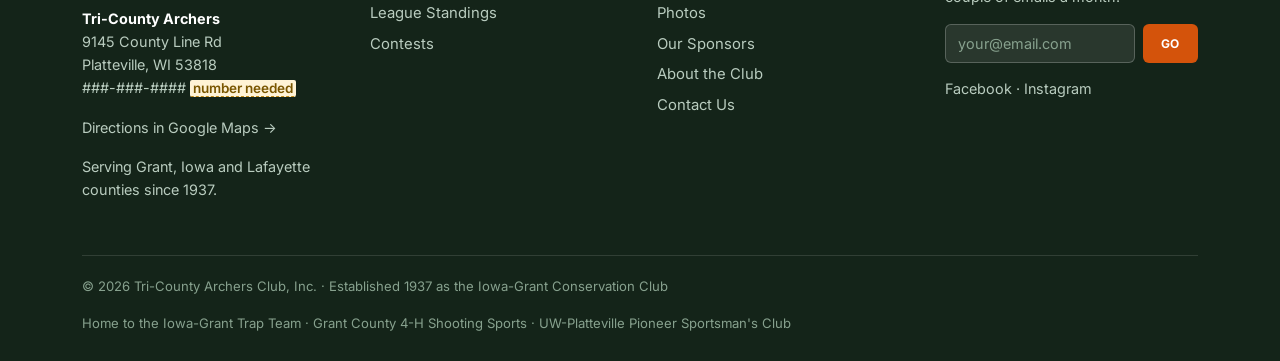
==== commit d1cfe3a1: "Fix calendar timezone handling and bump preview revision to 2026.08.23.2" ====
--- a/index.html
+++ b/index.html
@@ -12,7 +12,7 @@
 <link rel="stylesheet" href="assets/css/site.css">
 </head>
 <body>
-<div class="draftbar"><div class="wrap"><strong>Preview.</strong> This site is still being updated — anything tagged <span class="tbd">like this</span> likely needs more info. · rev 2026.08.23.1</div></div>
+<div class="draftbar"><div class="wrap"><strong>Preview.</strong> This site is still being updated — anything tagged <span class="tbd">like this</span> likely needs more info. · rev 2026.08.23.2</div></div>
 <header class="hdr">
   <div class="hdr-in">
     <a class="brand" href="index.html">
--- a/assets/css/site.css
+++ b/assets/css/site.css
@@ -276,7 +276,7 @@
 .cal-menu summary.cal-icon-btn::after{right:6px; font-size:.6rem}
 .cal-menu[open] summary.btn::after{content:'▴'}
 .cal-pop{
-  position:absolute; right:0; top:calc(100% + 6px); min-width:210px;
+  position:absolute; left:0; top:calc(100% + 6px); min-width:210px;
   background:#fff; border:1px solid var(--line); border-radius:10px;
   box-shadow:var(--shadow-md); padding:6px; z-index:30;
 }
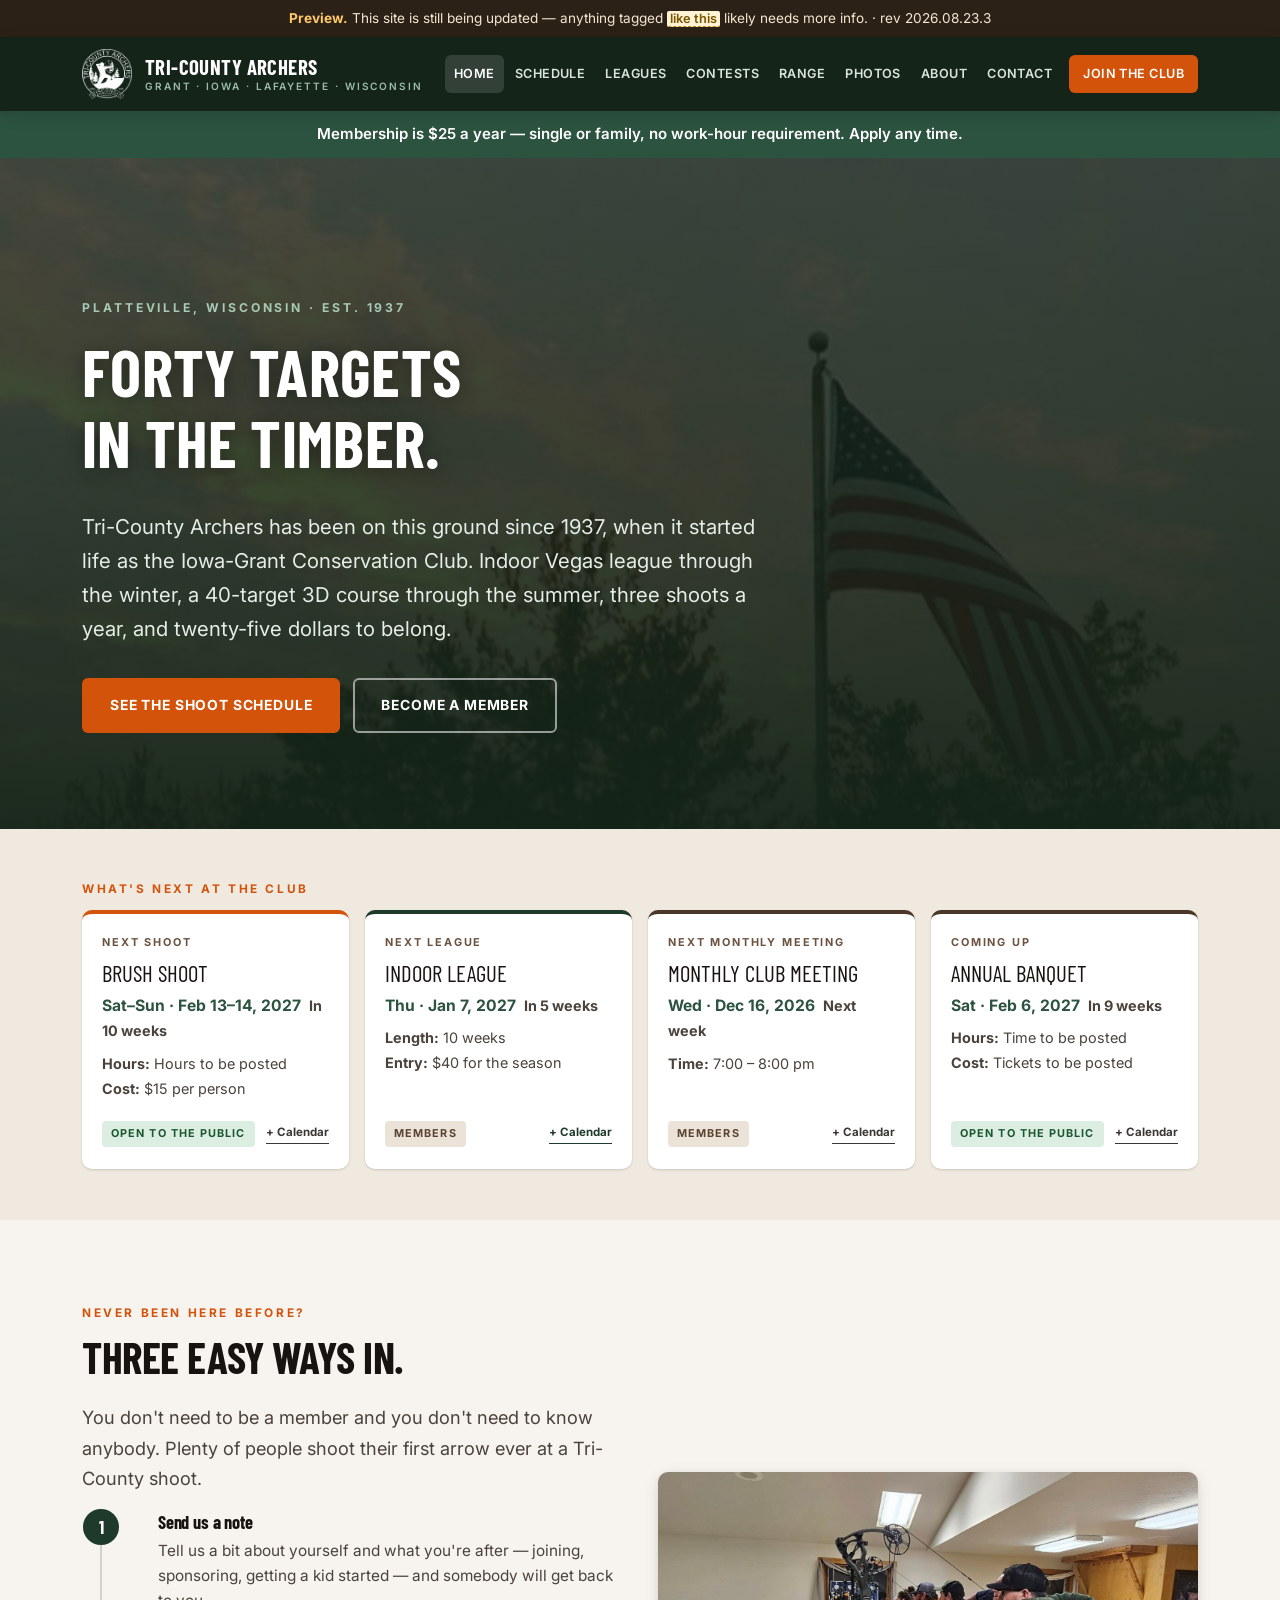
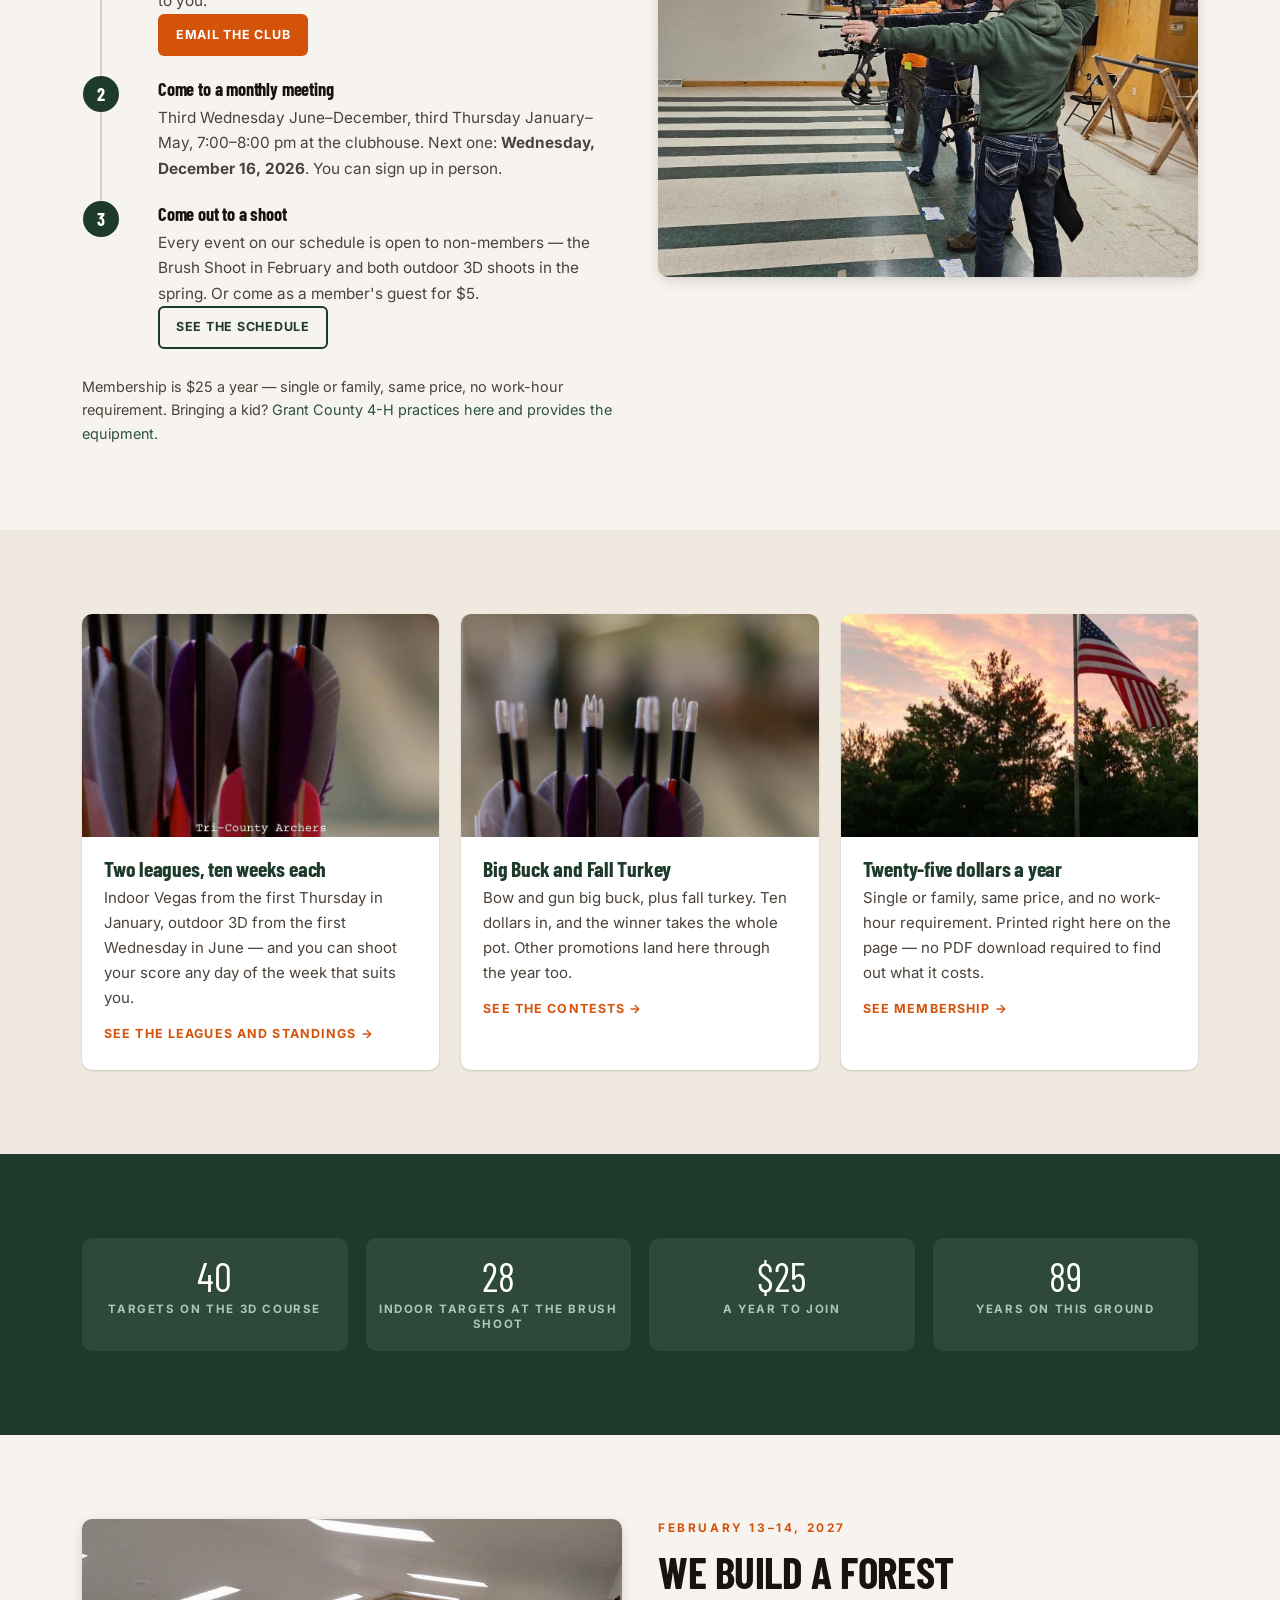
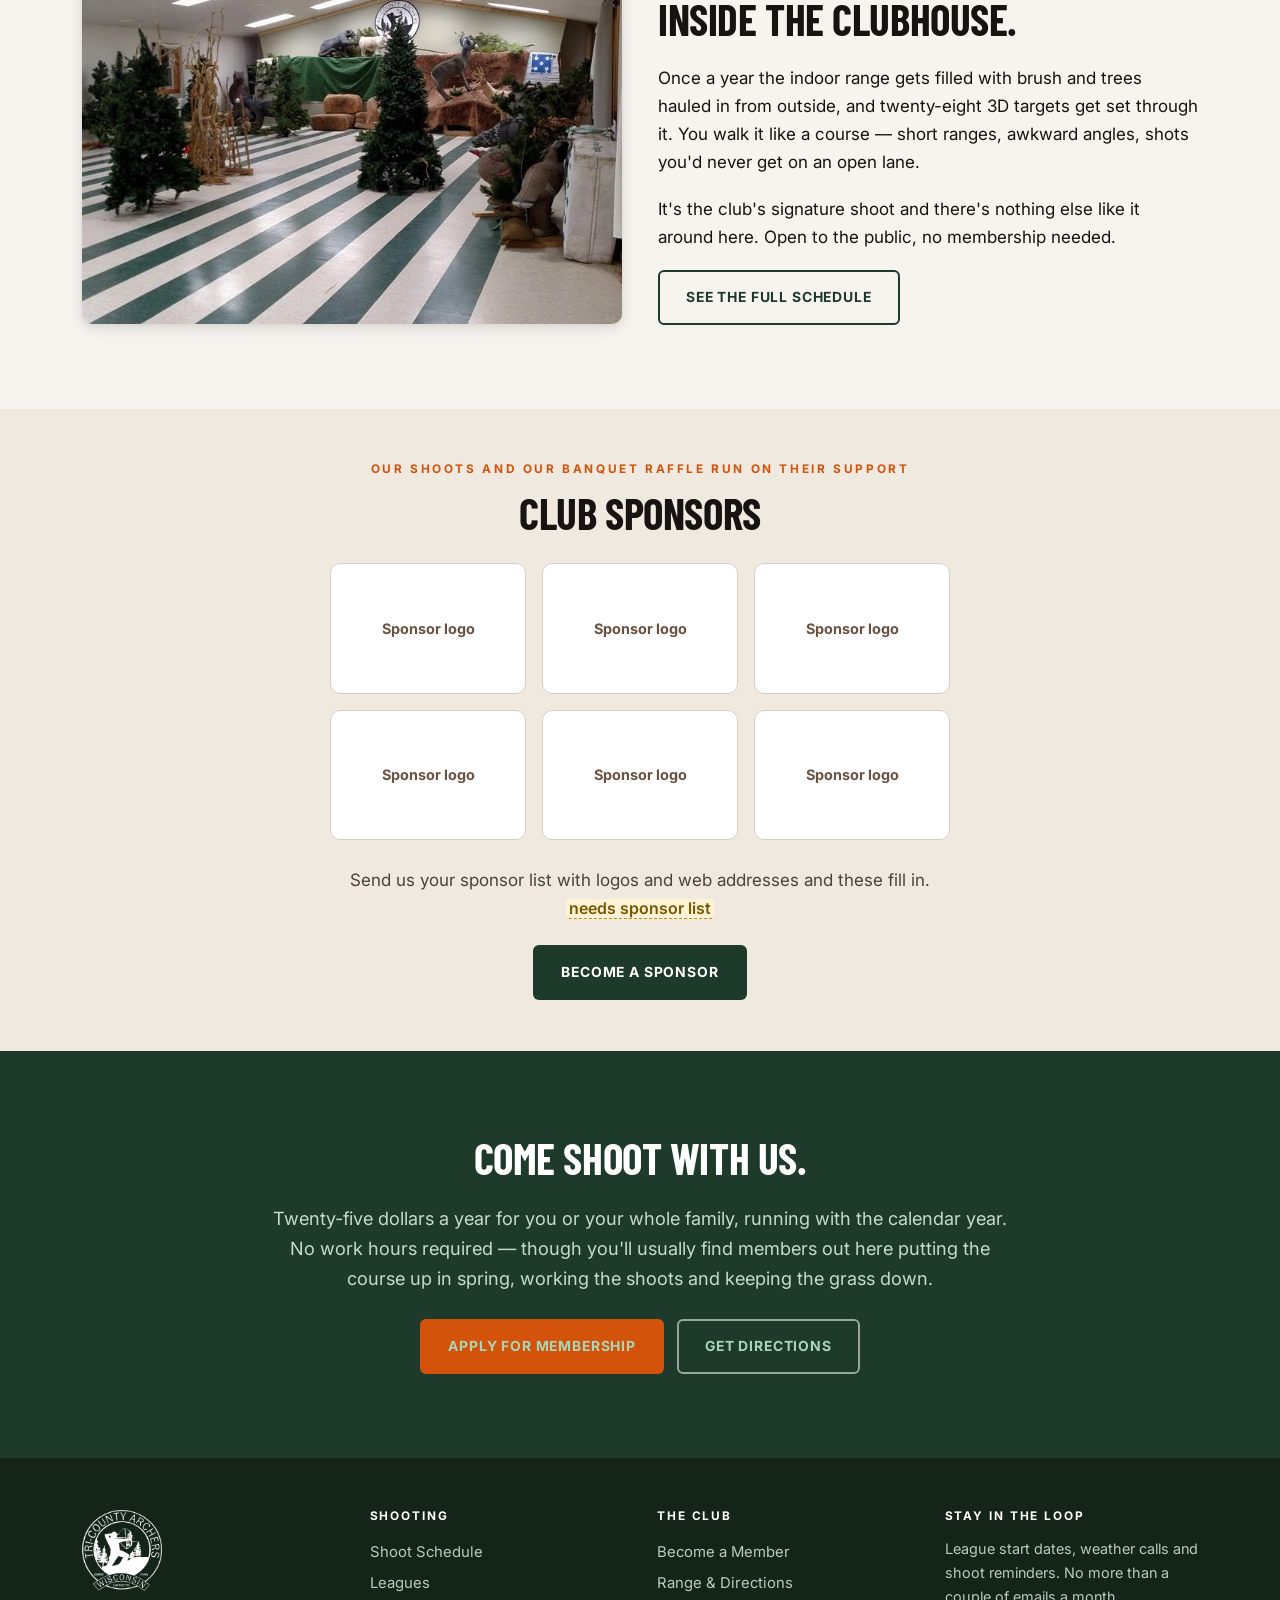
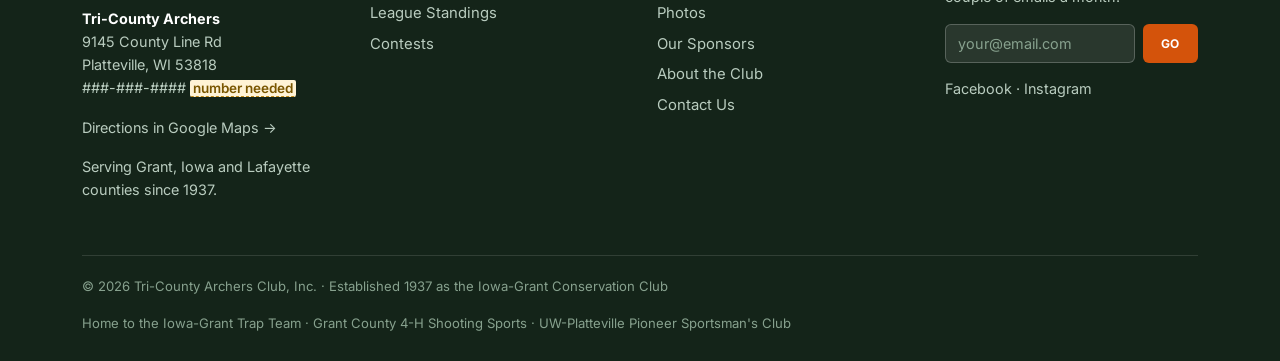
==== commit 5f64c33f: "Fix cross-page version drift with cache-busting + no-cache headers; unclip calendar dropdown on desk" ====
--- a/index.html
+++ b/index.html
@@ -9,10 +9,10 @@
 <link rel="preconnect" href="https://fonts.googleapis.com">
 <link rel="preconnect" href="https://fonts.gstatic.com" crossorigin>
 <link href="https://fonts.googleapis.com/css2?family=Barlow+Condensed:wght@600;700&family=Inter:wght@400;600;700&display=swap" rel="stylesheet">
-<link rel="stylesheet" href="assets/css/site.css">
+<link rel="stylesheet" href="assets/css/site.css?v=2026.08.23.3">
 </head>
 <body>
-<div class="draftbar"><div class="wrap"><strong>Preview.</strong> This site is still being updated — anything tagged <span class="tbd">like this</span> likely needs more info. · rev 2026.08.23.2</div></div>
+<div class="draftbar"><div class="wrap"><strong>Preview.</strong> This site is still being updated — anything tagged <span class="tbd">like this</span> likely needs more info. · rev 2026.08.23.3</div></div>
 <header class="hdr">
   <div class="hdr-in">
     <a class="brand" href="index.html">
@@ -243,7 +243,7 @@
     </div>
   </div>
 </footer>
-<script src="assets/js/data.js"></script>
-<script src="assets/js/site.js"></script>
+<script src="assets/js/data.js?v=2026.08.23.3"></script>
+<script src="assets/js/site.js?v=2026.08.23.3"></script>
 </body>
 </html>
--- a/assets/css/site.css
+++ b/assets/css/site.css
@@ -235,10 +235,12 @@
 .b-social{background:#F6E3D3; color:#7A4415}
 
 /* ---------- tables ---------- */
-.tbl-wrap{overflow-x:auto; -webkit-overflow-scrolling:touch}
+/* Desktop tables fit, so keep overflow visible or the calendar popup gets
+   clipped by the scroll box; only allow horizontal scroll on small screens. */
+.tbl-wrap{overflow:visible}
 table.t{
-  width:100%; border-collapse:collapse; background:#fff;
-  border-radius:var(--r); overflow:hidden; box-shadow:var(--shadow-sm);
+  width:100%; border-collapse:separate; border-spacing:0; background:#fff;
+  border-radius:var(--r); box-shadow:var(--shadow-sm);
   font-size:.95rem;
 }
 table.t th{
@@ -248,6 +250,11 @@
 }
 table.t td{padding:13px 14px; border-top:1px solid var(--line); vertical-align:top}
 table.t th.center, table.t td.center{text-align:center}
+/* Round the outer corners on the cells since the table no longer clips. */
+table.t thead th:first-child{border-top-left-radius:var(--r)}
+table.t thead th:last-child{border-top-right-radius:var(--r)}
+table.t tbody tr:last-child td:first-child{border-bottom-left-radius:var(--r)}
+table.t tbody tr:last-child td:last-child{border-bottom-right-radius:var(--r)}
 table.t tbody tr:hover{background:#FBF9F5}
 table.t .ev-name{font-weight:700; color:var(--ink)}
 table.t .num{text-align:right; font-variant-numeric:tabular-nums; white-space:nowrap}
@@ -289,6 +296,8 @@
 
 /* mobile: tables become cards */
 @media(max-width:720px){
+  /* Wide non-stacked tables can scroll sideways on phones. */
+  .tbl-wrap{overflow-x:auto; -webkit-overflow-scrolling:touch}
   table.t.stack thead{display:none}
   table.t.stack, table.t.stack tbody, table.t.stack tr, table.t.stack td{display:block; width:100%}
   table.t.stack{box-shadow:none; background:none}
